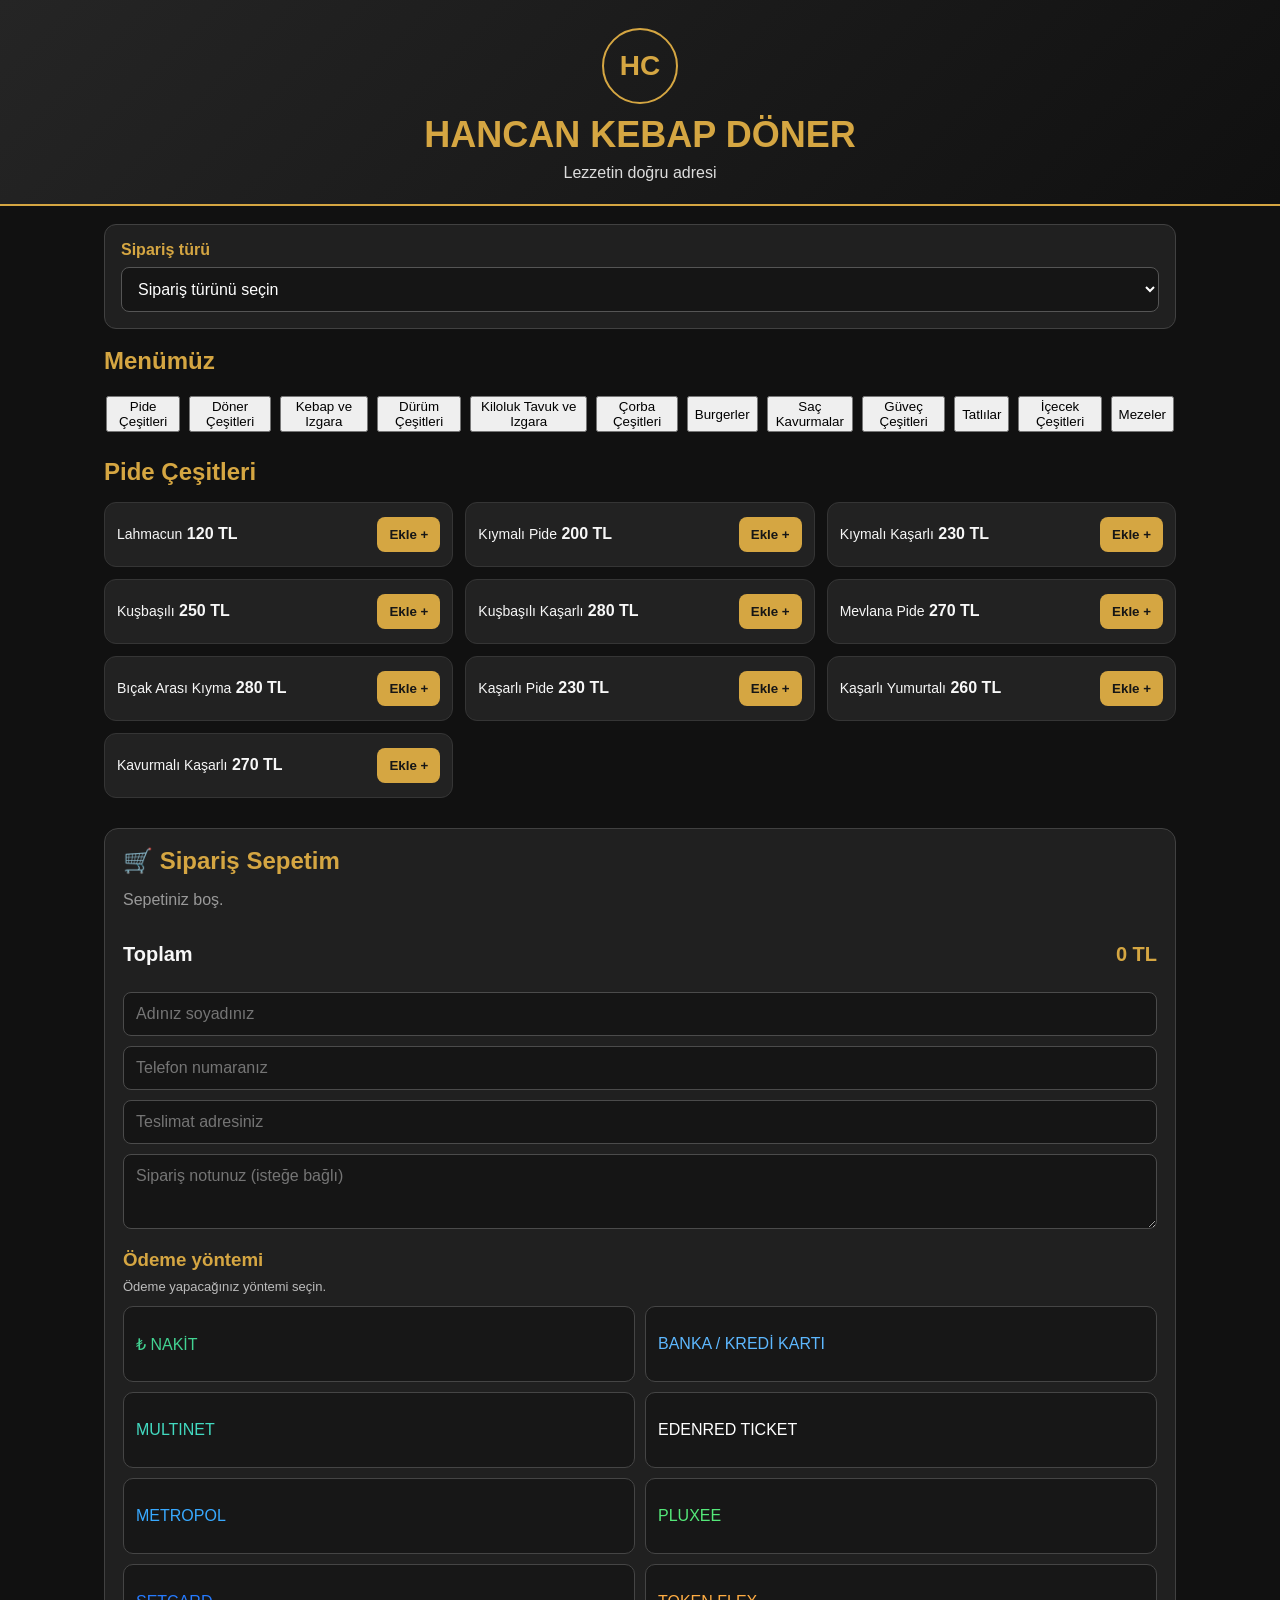
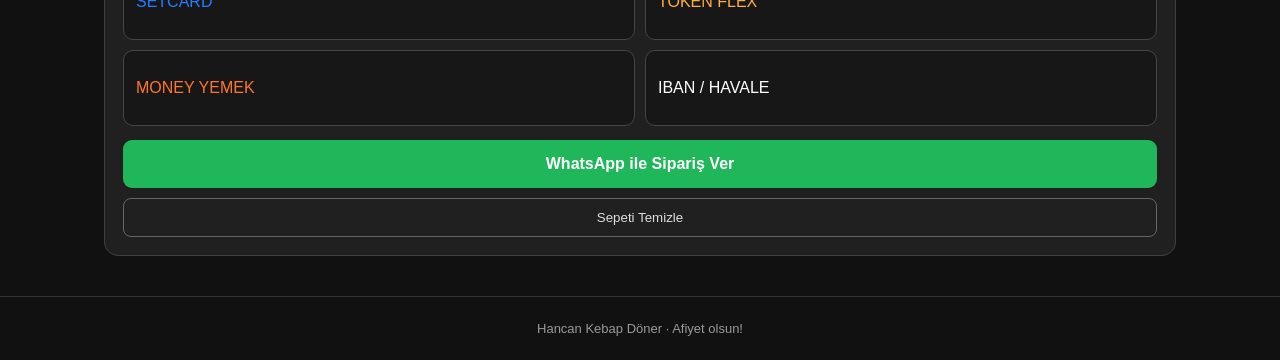
==== index.html @ 1a705715 "Rename add-button class to add-btn" ====
<!DOCTYPE html>
<html lang="tr">
<head>
<meta charset="UTF-8">
<meta name="viewport" content="width=device-width, initial-scale=1">
<meta name="theme-color" content="#151515">
<title>Hancan Kebap Döner | Menü ve Sipariş</title>
<style>
:root{--gold:#d5a642;--dark:#151515;--panel:#222;--text:#f7f7f7;--muted:#bcbcbc;--green:#20b65a}
*{box-sizing:border-box}
body{margin:0;font-family:Arial,Helvetica,sans-serif;background:#111;color:var(--text)}
header{text-align:center;padding:28px 15px 22px;background:linear-gradient(135deg,#252525,#101010);border-bottom:2px solid var(--gold)}
.logo{width:76px;height:76px;margin:0 auto 10px;display:flex;align-items:center;justify-content:center;border:2px solid var(--gold);border-radius:50%;color:var(--gold);font-size:28px;font-weight:900}
header h1{margin:0;color:var(--gold);font-size:clamp(25px,5vw,36px)}
header p{color:#ddd;margin:8px 0 0}
.container{width:min(1100px,100%);margin:auto;padding:18px 14px 40px}
h2{color:var(--gold);margin:10px 0 16px}
.category-bar{display:flex;gap:9px;overflow-x:auto;padding:5px 2px 14px;margin-bottom:12px;scrollbar-width:thin;scrollbar-color:var(--gold) #292929;position:sticky;top:0;z-index:10;background:#111}
.category-btn{flex:0 0 auto;border:1px solid #555;border-radius:22px;background:#252525;color:white;padding:12px 16px;font-size:14px;font-weight:bold;cursor:pointer;white-space:nowrap}
.category-btn.active{background:var(--gold);border-color:var(--gold);color:#171717}
.category-btn:focus-visible,.add-btn:focus-visible,.qty-btn:focus-visible{outline:2px solid white;outline-offset:3px}
.menu-heading{display:flex;align-items:center;justify-content:space-between;gap:10px;margin:4px 0 16px}
.menu-heading h2{margin:0}
.product-count{color:var(--muted);font-size:13px}
.products{display:grid;grid-template-columns:repeat(2,minmax(0,1fr));gap:12px}
.product{display:flex;align-items:center;justify-content:space-between;gap:10px;min-width:0;background:var(--panel);border:1px solid #353535;border-radius:12px;padding:14px 12px}
.product-name{font-size:14px;line-height:1.4;overflow-wrap:anywhere}
.price{display:block;color:var(--gold);font-weight:bold;margin-top:7px;white-space:nowrap}
.add-btn{flex:0 0 auto;background:var(--gold);color:#161616;border:0;border-radius:8px;padding:10px 12px;font-weight:bold;cursor:pointer}
.cart{margin-top:30px;padding:18px;background:#202020;border:1px solid #414141;border-radius:14px}
.cart h2{margin-top:0}
.empty-cart{color:var(--muted);font-size:14px}
.cart-item{display:flex;align-items:center;justify-content:space-between;gap:12px;padding:12px 0;border-bottom:1px solid #3c3c3c}
.cart-item-name{font-size:14px;line-height:1.5}
.cart-item-price{color:var(--gold);font-weight:bold;white-space:nowrap}
.qty-controls{display:flex;align-items:center;gap:9px;margin-top:7px}
.qty-btn{width:30px;height:30px;border:0;border-radius:7px;font-size:18px;font-weight:bold;background:#444;color:white;cursor:pointer}
.qty-number{min-width:15px;text-align:center}
.remove-btn{background:transparent;border:0;color:#ff8585;cursor:pointer;font-size:12px;padding:5px 0}
.cart-total{display:flex;justify-content:space-between;gap:10px;font-size:20px;font-weight:bold;padding:18px 0}
.cart-total span:last-child{color:var(--gold)}
.order-fields{display:grid;gap:10px;margin-top:8px}
.order-fields input,.order-fields textarea{width:100%;border:1px solid #4b4b4b;background:#151515;color:white;border-radius:8px;padding:12px;font:inherit}
.order-fields textarea{min-height:75px;resize:vertical}
.payment-section{margin-top:20px}
.payment-section h3{color:var(--gold);margin:0 0 8px}
.payment-hint{color:var(--muted);font-size:13px;margin:0 0 12px}
.payment-options{display:grid;grid-template-columns:repeat(2,minmax(0,1fr));gap:10px}
.payment-option{display:flex;align-items:center;gap:10px;min-height:76px;padding:12px;background:#171717;border:1px solid #454545;border-radius:10px;cursor:pointer;text-align:left;color:white;font:inherit}
.payment-option.selected{border:2px solid var(--gold);background:#292317}
.payment-option input{accent-color:var(--gold);width:18px;height:18px;flex:0 0 auto}
.payment-logo{min-width:72px;max-width:110px;text-align:center;font-weight:900;font-size:15px;line-height:1.1;padding:8px 5px;border-radius:7px;background:#292929;overflow-wrap:anywhere}
.logo-cash{color:#42d392}
.logo-card{color:#5db8ff}
.logo-multinet{color:#42d9c0}
.logo-edenred{color:#ff4545}
.logo-metropol{color:#38a9ff}
.logo-pluxee{color:#54e879}
.logo-setcard{color:#267bff}
.logo-token{color:#ffad43}
.logo-money{color:#ff742d}
.payment-name{font-size:13px;font-weight:bold}
.table-banner{display:none;margin:0 0 18px;padding:14px;border:1px solid var(--gold);border-radius:10px;background:#292317;color:var(--gold);font-weight:bold}
.mode-panel{margin:0 0 18px;padding:16px;background:#202020;border:1px solid #414141;border-radius:12px}
.mode-panel label{display:block;color:var(--gold);font-weight:bold;margin-bottom:8px}
.mode-panel select{width:100%;padding:12px;border:1px solid #555;border-radius:8px;background:#151515;color:white;font:inherit}
#tableSelectWrap{margin-top:12px;display:none}
.whatsapp-btn{display:block;width:100%;margin-top:14px;padding:15px;border:0;border-radius:9px;background:var(--green);color:white;font-size:16px;font-weight:bold;text-align:center;cursor:pointer}
.clear-btn{width:100%;margin-top:10px;padding:11px;background:transparent;border:1px solid #666;border-radius:8px;color:#ddd;cursor:pointer}
footer{padding:24px 12px;text-align:center;color:#999;border-top:1px solid #333;font-size:13px}
@media(max-width:420px){.payment-options{grid-template-columns:1fr}.payment-option{min-height:64px}}
@media(max-width:520px){.products{grid-template-columns:1fr}.product{padding:14px}.container{padding-left:12px;padding-right:12px}}
@media(min-width:800px){.products{grid-template-columns:repeat(3,minmax(0,1fr))}}
</style>
</head>
<body>
<header>
  <div class="logo">HC</div>
  <h1>HANCAN KEBAP DÖNER</h1>
  <p>Lezzetin doğru adresi</p>
</header>
<main class="container">
  <div id="tableBanner" class="table-banner" role="status"></div>
  <section class="mode-panel" id="orderModePanel">
    <label for="orderMode">Sipariş türü</label>
    <select id="orderMode" onchange="updateOrderMode()">
      <option value="">Sipariş türünü seçin</option>
      <option value="table">Masada sipariş</option>
      <option value="takeaway">Paket sipariş</option>
    </select>
    <div id="tableSelectWrap">
      <label for="tableSelect" style="margin-top:12px">Masa numaranız</label>
      <select id="tableSelect" onchange="updateTableSelection()">
        <option value="">Masanızı seçin (1–25)</option>
      </select>
    </div>
  </section>
  <h2>Menümüz</h2>
  <nav id="categoryBar" class="category-bar" aria-label="Menü kategorileri"></nav>
  <section aria-live="polite">
    <div class="menu-heading">
      <h2 id="categoryTitle">Pide Çeşitleri</h2>
      <span id="productCount" class="product-count"></span>
    </div>
    <div id="products" class="products"></div>
  </section>
  <section class="cart" id="cart">
    <h2>🛒 Sipariş Sepetim</h2>
    <div id="cartItems"><p class="empty-cart">Henüz sepete ürün eklemedin.</p></div>
    <div class="cart-total"><span>Toplam</span><span id="total">0 TL</span></div>
    <div class="order-fields">
      <input id="customerName" type="text" placeholder="Adınız soyadınız" autocomplete="name">
      <input id="customerPhone" type="tel" placeholder="Telefon numaranız" autocomplete="tel">
      <input id="customerAddress" type="text" placeholder="Teslimat adresiniz" autocomplete="street-address">
      <textarea id="orderNote" placeholder="Sipariş notunuz (isteğe bağlı)"></textarea>
    </div>
    <section class="payment-section" aria-labelledby="paymentTitle">
      <h3 id="paymentTitle">Ödeme yöntemi</h3>
      <p class="payment-hint">Ödeme yapacağınız yöntemi seçin.</p>
      <div id="paymentOptions" class="payment-options"></div>
    </section>
    <button class="whatsapp-btn" onclick="sendOrder()">WhatsApp ile Sipariş Ver</button>
    <button class="clear-btn" onclick="clearCart()">Sepeti Temizle</button>
  </section>
</main>
<footer>Hancan Kebap Döner · Afiyet olsun!</footer>
<script>
const categories = [
  {name:"Pide Çeşitleri",items:[
    ["Lahmacun",120],["Kıymalı Pide",200],["Kıymalı Kaşarlı",230],
    ["Kuşbaşılı",250],["Kuşbaşılı Kaşarlı",280],["Mevlana Pide",270],
    ["Bıçak Arası Kıyma",280],["Kaşarlı Pide",230],
    ["Kaşarlı Yumurtalı",260],["Kavurmalı Kaşarlı",270]
  ]},
  {name:"Döner Çeşitleri",items:[
    ["Ekmek Arası (100 GR)",150],["Klasik (100 GR)",150],
    ["Hatay Soslu (100 GR)",150],["Zurna Döner (130 GR)",200],
    ["Pilav Üstü (100 GR)",200],["Pilav Üstü (150 GR)",240],
    ["Porsiyon Döner (150 GR)",250],["Porsiyon Döner (200 GR)",290]
  ]},
  {name:"Kebap ve Izgara",items:[
    ["Burdur Şiş",450],["Adana Kebap",450],["Kuzu Şiş",500],
    ["Ciğer Şiş",500],["Tavuk Şiş",350],["Tavuk Kanat",360],
    ["Patlıcanlı Kebap",450],["Domatesli Kebap",450],
    ["Sarma Beyti",500],["Altı Ezmeli",450],["Yoğurtlu Kebap",500],
    ["Tavuk Kelebek",340],["Tavuk Pirzola",340],
    ["4 Kişilik Hancan Karışık Kebap",2200],
    ["Tek Kişilik Karışık Specİal",900],["Izgara Köfte",450]
  ]},
  {name:"Dürüm Çeşitleri",items:[
    ["Adana Dürüm",220],["Urfa Dürüm",220],
    ["Lahmacun Arası Adana",350],["Tavuk Şiş",200],
    ["Kuzu Şiş",290],["Ciğer Şiş",290],["Köfte Dürüm",220],
    ["Yarım Ekmek Köfte",220],
    ["Specİal Karışık Dürüm (Adana-Kuzu)",450]
  ]},
  {name:"Kiloluk Tavuk ve Izgara",items:[
    ["Kanat 1 KG",699],["Kelebek 1 KG",499],["Pirzola 1 KG",499],
    ["Tavuk Şiş 1 KG",649],["5 Şiş Adana + 5 Şiş Tavuk",1700],
    ["Izgara Köfte 1 KG",1400]
  ]},
  {name:"Çorba Çeşitleri",items:[
    ["Mercimek Çorbası",200],["Tavuk Çorbası",200],
    ["Kelle Paça Çorbası",250],["İşkembe Çorbası",250]
  ]},
  {name:"Burgerler",items:[
    ["Et Hamburger",350],["Tavuk Hamburger",250]
  ]},
  {name:"Saç Kavurmalar",items:[
    ["Et Saç Kavurma",560],["Tavuk Saç Kavurma",360]
  ]},
  {name:"Güveç Çeşitleri",items:[
    ["Güveçte Köfte",450],["Güveçte Kuzu",560],
    ["Güveçte Tavuk",360]
  ]},
  {name:"Tatlılar",items:[
    ["Fırın Sütlaç",80],["Supangle",80],["Sade Künefe",200],
    ["Fıstıklı Künefe",250],["Kare Katmer",250],
    ["Gül Katmer",250],["Fıstıklı Burma",250]
  ]},
  {name:"İçecek Çeşitleri",items:[
    ["Coca cola 33cl.",80],["Coca cola Zero 33cl.",80],
    ["Fanta 33cl.",80],["Sprite 33 cl.",80],
    ["Fuse tea Karpuz 33cl.",80],["Fuse tea Şeftali 33cl.",80],
    ["Fuse tea Mango 33cl.",80],["Fuse tea Limon 33cl.",80],
    ["Fuse tea Çilek 33cl.",80],["Cappy şeftali 33cl.",80],
    ["Cappy karışık 33cl.",80],["Cappy vişne 33cl.",80],
    ["Sütaş ayran 27cl.",50],["Acılı şalgam 33cl.",50],
    ["Acısız şalgam 33cl.",50],["Su 0.5",20],
    ["1 litre kola",100],["1 litre fanta",100],
    ["1 litre sprite",100],["1 litre ayran",80],
    ["1 litre acılı şalgam",80],["1 litre acısız şalgam",80],
    ["2.5 litre kola",130],["2.5 litre fanta",130]
  ]},
  {name:"Mezeler",items:[
    ["Humus",200],["Mutebbel",200],["Babağannuş",200],
    ["Acı Ezme",150],["Haydari",150],["Köpoğlu",200]
  ]}
];

const WHATSAPP_NUMBER = "905451546507";

const paymentMethods = [
  {name:"Nakit",detail:"₺ NAKİT",className:"logo-cash"},
  {name:"Banka / Kredi Kartı",detail:"BANKA / KREDİ KARTI",className:"logo-card"},
  {name:"Multinet",detail:"MULTINET",className:"logo-multinet"},
  {name:"Edenred Ticket",detail:"EDENRED TICKET",className:"logo-ticket"},
  {name:"Metropol",detail:"METROPOL",className:"logo-metropol"},
  {name:"Pluxee (Sodexo)",detail:"PLUXEE",className:"logo-pluxee"},
  {name:"Setcard",detail:"SETCARD",className:"logo-setcard"},
  {name:"Token flex",detail:"TOKEN FLEX",className:"logo-token"},
  {name:"MoneyYemek",detail:"MONEY YEMEK",className:"logo-money"},
  {name:"IBAN ile Havale/EFT",detail:"IBAN / HAVALE",className:"logo-iban"}
];

const IBAN_OWNER = "Mehmet Yıldız";
const IBAN_NUMBER = "TR63 0015 7000 0000 0158 1639 83";

const params = new URLSearchParams(window.location.search);
const rawTable = parseInt(params.get("masa"),10);
const tableNumber = Number.isInteger(rawTable) && rawTable >= 1 && rawTable <= 25
  ? rawTable
  : null;

let selectedPayment = "";
let orderMode = "";
let selectedCategory = 0;

const portionCategories = [
  "Pide Çeşitleri",
  "Kebap ve Izgara",
  "Dürüm Çeşitleri",
  "Saç Kavurmalar",
  "Güveç Çeşitleri"
];

const cart = new Map();

function formatPrice(price) {
  return Number(price).toLocaleString("tr-TR") + " TL";
}

function renderPaymentOptions() {
  const container = document.getElementById("paymentOptions");
  if (!container) return;

  container.innerHTML = paymentMethods.map(method => `
    <button type="button"
      class="payment-option ${method.className}"
      data-payment="${method.name}">
      ${method.detail}
    </button>
  `).join("");

  container.querySelectorAll("[data-payment]").forEach(button => {
    button.addEventListener("click", () => {
      selectedPayment = button.dataset.payment;

      container.querySelectorAll("[data-payment]").forEach(item => {
        item.classList.toggle("selected", item === button);
      });

      const ibanInfo = document.getElementById("ibanInfo");
      if (ibanInfo) {
        ibanInfo.style.display =
          selectedPayment === "IBAN ile Havale/EFT" ? "block" : "none";
      }
    });
  });

  const ibanInfo = document.getElementById("ibanInfo");
  if (ibanInfo) ibanInfo.style.display = "none";
}

function setupTableOptions() {
  const select = document.getElementById("tableSelect");
  if (!select) return;

  select.innerHTML = '<option value="">Masa seçin</option>';

  for (let i = 1; i <= 25; i++) {
    const option = document.createElement("option");
    option.value = String(i);
    option.textContent = "Masa " + i;
    select.appendChild(option);
  }

  if (tableNumber) {
    select.value = String(tableNumber);
  }
}

function updateOrderMode() {
  const modeSelect = document.getElementById("orderMode");
  if (!modeSelect) return;

  orderMode = modeSelect.value;

  const tableArea = document.getElementById("tableArea");
  const deliveryArea = document.getElementById("deliveryArea");

  if (tableArea) {
    tableArea.style.display = orderMode === "Masa" ? "block" : "none";
  }

  if (deliveryArea) {
    deliveryArea.style.display = orderMode === "Paket Servis" ? "block" : "none";
  }
}

function updateTableSelection() {
  const select = document.getElementById("tableSelect");
  if (select && select.value) {
    select.dataset.selected = select.value;
  }
}

function renderCategories() {
  const container = document.getElementById("categoryBar");
  if (!container) return;

  container.innerHTML = categories.map((category, index) => `
    <button type="button"
      class="category-button ${index === selectedCategory ? "active" : ""}"
      data-category="${index}">
      ${category.name}
    </button>
  `).join("");

  container.querySelectorAll("[data-category]").forEach(button => {
    button.addEventListener("click", () => {
      selectedCategory = Number(button.dataset.category);
      renderCategories();
      renderProducts();
    });
  });
}

function renderProducts() {
  const container = document.getElementById("products");
  if (!container) return;

  const category = categories[selectedCategory];
  if (!category) return;

  container.innerHTML = category.items.map(([name, price]) => `
    <div class="product">
      <div class="product-info">
        <span class="product-name">${name}</span>
        <strong class="product-price">${formatPrice(price)}</strong>
      </div>
      <button type="button" class="add-btn"
        data-product="${encodeURIComponent(name)}"
        data-price="${price}">
        Ekle +
      </button>
    </div>
  `).join("");

  container.querySelectorAll("[data-product]").forEach(button => {
    button.addEventListener("click", () => {
      const name = decodeURIComponent(button.dataset.product);
      const price = Number(button.dataset.price);

      if (portionCategories.includes(category.name)) {
        showPortionChoice(name, price, category.name);
      } else {
        addToCart(name, price, category.name, "Normal");
      }
    });
  });
}
  function showPortionChoice(name, price, categoryName) {
  const oldModal = document.getElementById("portionModal");
  if (oldModal) oldModal.remove();

  const modal = document.createElement("div");
  modal.id = "portionModal";

  modal.style.cssText = `
    position:fixed; inset:0; z-index:9999;
    background:rgba(0,0,0,.8);
    display:flex; align-items:center; justify-content:center;
    padding:20px;
  `;

  modal.innerHTML = `
    <div style="
      background:#171717; color:white; width:100%; max-width:380px;
      padding:25px; border-radius:18px; border:1px solid #c9a34a;
      text-align:center; box-shadow:0 10px 40px #0008;">
      <h2 style="color:#d7b45a;margin:0 0 8px;">Porsiyon Seçimi</h2>
      <p style="margin:0 0 20px;">${name}</p>

      <button id="normalPortion" style="
        width:100%; padding:15px; margin-bottom:10px;
        background:#c9a34a; color:#111; border:0;
        border-radius:10px; font-weight:bold; font-size:16px;">
        Normal Porsiyon — ${formatPrice(price)}
      </button>

      <button id="largePortion" style="
        width:100%; padding:15px; margin-bottom:10px;
        background:#292929; color:#e4c36b; border:1px solid #c9a34a;
        border-radius:10px; font-weight:bold; font-size:16px;">
        1,5 Porsiyon — ${formatPrice(price * 1.5)}
      </button>

      <button id="cancelPortion" style="
        background:transparent; color:#ccc; border:0;
        padding:10px; cursor:pointer;">Vazgeç</button>
    </div>
  `;

  document.body.appendChild(modal);

  document.getElementById("normalPortion").onclick = () => {
    addToCart(name, price, categoryName, "Normal");
    modal.remove();
  };

  document.getElementById("largePortion").onclick = () => {
    addToCart(name, price * 1.5, categoryName, "1,5 Porsiyon");
    modal.remove();
  };

  document.getElementById("cancelPortion").onclick = () => modal.remove();

  modal.addEventListener("click", event => {
    if (event.target === modal) modal.remove();
  });
}

function addToCart(name, price, categoryName, portion) {
  const key = `${categoryName}::${name}::${portion}`;

  if (cart.has(key)) {
    const item = cart.get(key);
    item.quantity += 1;
  } else {
    cart.set(key, {
      name,
      price,
      category: categoryName,
      portion,
      quantity: 1
    });
  }

  renderCart();
}

function changeQuantity(key, change) {
  if (!cart.has(key)) return;

  const item = cart.get(key);
  item.quantity += change;

  if (item.quantity <= 0) {
    cart.delete(key);
  }

  renderCart();
}

function renderCart() {
  const container = document.getElementById("cartItems");
  const totalElement = document.getElementById("cartTotal");
  const countElement = document.getElementById("cartCount");

  if (!container) return;

  let total = 0;
  let count = 0;

  if (cart.size === 0) {
    container.innerHTML = '<p style="color:#999;">Sepetiniz boş.</p>';
  } else {
    container.innerHTML = Array.from(cart.entries()).map(([key, item]) => {
      const itemTotal = item.price * item.quantity;
      total += itemTotal;
      count += item.quantity;

      return `
        <div class="cart-item" style="
          display:flex; justify-content:space-between; align-items:center;
          gap:10px; padding:12px 0; border-bottom:1px solid #333;">
          <div style="flex:1;">
            <strong>${item.name}</strong>
            <div style="font-size:13px;color:#c9a34a;">
              ${item.portion} · ${formatPrice(item.price)}
            </div>
            <div style="font-weight:bold;margin-top:4px;">
              ${formatPrice(itemTotal)}
            </div>
          </div>

          <div style="display:flex;align-items:center;gap:8px;">
            <button type="button"
              data-minus="${encodeURIComponent(key)}"
              style="padding:6px 11px;">−</button>
            <strong>${item.quantity}</strong>
            <button type="button"
              data-plus="${encodeURIComponent(key)}"
              style="padding:6px 11px;">+</button>
          </div>
        </div>
      `;
    }).join("");

    container.querySelectorAll("[data-minus]").forEach(button => {
      button.addEventListener("click", () => {
        changeQuantity(decodeURIComponent(button.dataset.minus), -1);
      });
    });

    container.querySelectorAll("[data-plus]").forEach(button => {
      button.addEventListener("click", () => {
        changeQuantity(decodeURIComponent(button.dataset.plus), 1);
      });
    });
  }

  if (totalElement) totalElement.textContent = formatPrice(total);
  if (countElement) countElement.textContent = String(count);
}

function clearCart() {
  if (cart.size === 0) return;

  if (confirm("Sepetteki tüm ürünler silinsin mi?")) {
    cart.clear();
    renderCart();
  }
}

function sendOrder() {
  if (cart.size === 0) {
    alert("Kanka, önce sepete ürün eklemelisin.");
    return;
  }

  const modeSelect = document.getElementById("orderMode");
  const mode = modeSelect ? modeSelect.value : "";

  if (!mode) {
    alert("Lütfen sipariş türünü seç.");
    return;
  }

  const nameInput = document.getElementById("customerName");
  const phoneInput = document.getElementById("customerPhone");
  const addressInput = document.getElementById("customerAddress");
  const tableSelect = document.getElementById("tableSelect");

  const customerName = nameInput ? nameInput.value.trim() : "";
  const customerPhone = phoneInput ? phoneInput.value.trim() : "";
  const customerAddress = addressInput ? addressInput.value.trim() : "";

  if (!customerName) {
    alert("Lütfen adını yaz.");
    if (nameInput) nameInput.focus();
    return;
  }

  if (mode === "Masa" && !(tableSelect && tableSelect.value)) {
    alert("Lütfen masa numaranı seç.");
    if (tableSelect) tableSelect.focus();
    return;
  }

  if (mode === "Paket Servis") {
    if (!customerPhone || !customerAddress) {
      alert("Paket servis için telefon ve adres bilgilerini doldur.");
      return;
    }
  }

  if (!selectedPayment) {
    alert("Lütfen ödeme yöntemini seç.");
    return;
  }

  const lines = [
    "🍽️ *HANCAN KEBAP DÖNER — SİPARİŞ*",
    "",
    "👤 Müşteri: " + customerName,
    "📞 Telefon: " + (customerPhone || "Belirtilmedi"),
    "📍 Sipariş türü: " + mode
  ];

  if (mode === "Masa") {
    lines.push("🪑 Masa: " + tableSelect.value);
  }

  if (mode === "Paket Servis") {
    lines.push("🏠 Adres: " + customerAddress);
  }

  lines.push("", "🛒 *SİPARİŞ DETAYI*");

  let total = 0;

  for (const item of cart.values()) {
    const itemTotal = item.price * item.quantity;
    total += itemTotal;

    lines.push(
      `• ${item.name} (${item.portion}) x${item.quantity} — ${formatPrice(itemTotal)}`
    );
  }

  lines.push(
    "",
    "💳 Ödeme: " + selectedPayment,
    "💰 *TOPLAM: " + formatPrice(total) + "*"
  );

  if (selectedPayment === "IBAN ile Havale/EFT") {
    lines.push(
      "",
      "Alıcı: " + IBAN_OWNER,
      "IBAN: " + IBAN_NUMBER
    );
  }

  lines.push("", "Afiyet olsun!");

  const url =
    "https://wa.me/" + WHATSAPP_NUMBER +
    "?text=" + encodeURIComponent(lines.join("\n"));

  window.open(url, "_blank");
}

document.addEventListener("DOMContentLoaded", () => {
  renderPaymentOptions();
  setupTableOptions();
  renderCategories();
  renderProducts();
  renderCart();

  const modeSelect = document.getElementById("orderMode");
  if (modeSelect) {
    modeSelect.addEventListener("change", updateOrderMode);
    updateOrderMode();
  }

  const tableSelect = document.getElementById("tableSelect");
  if (tableSelect) {
    tableSelect.addEventListener("change", updateTableSelection);
  }

  const orderButton = document.getElementById("sendOrder");
  if (orderButton) {
    orderButton.addEventListener("click", sendOrder);
  }

  const clearButton = document.getElementById("clearCart");
  if (clearButton) {
    clearButton.addEventListener("click", clearCart);
  }
});

</script>
</body>
</html>
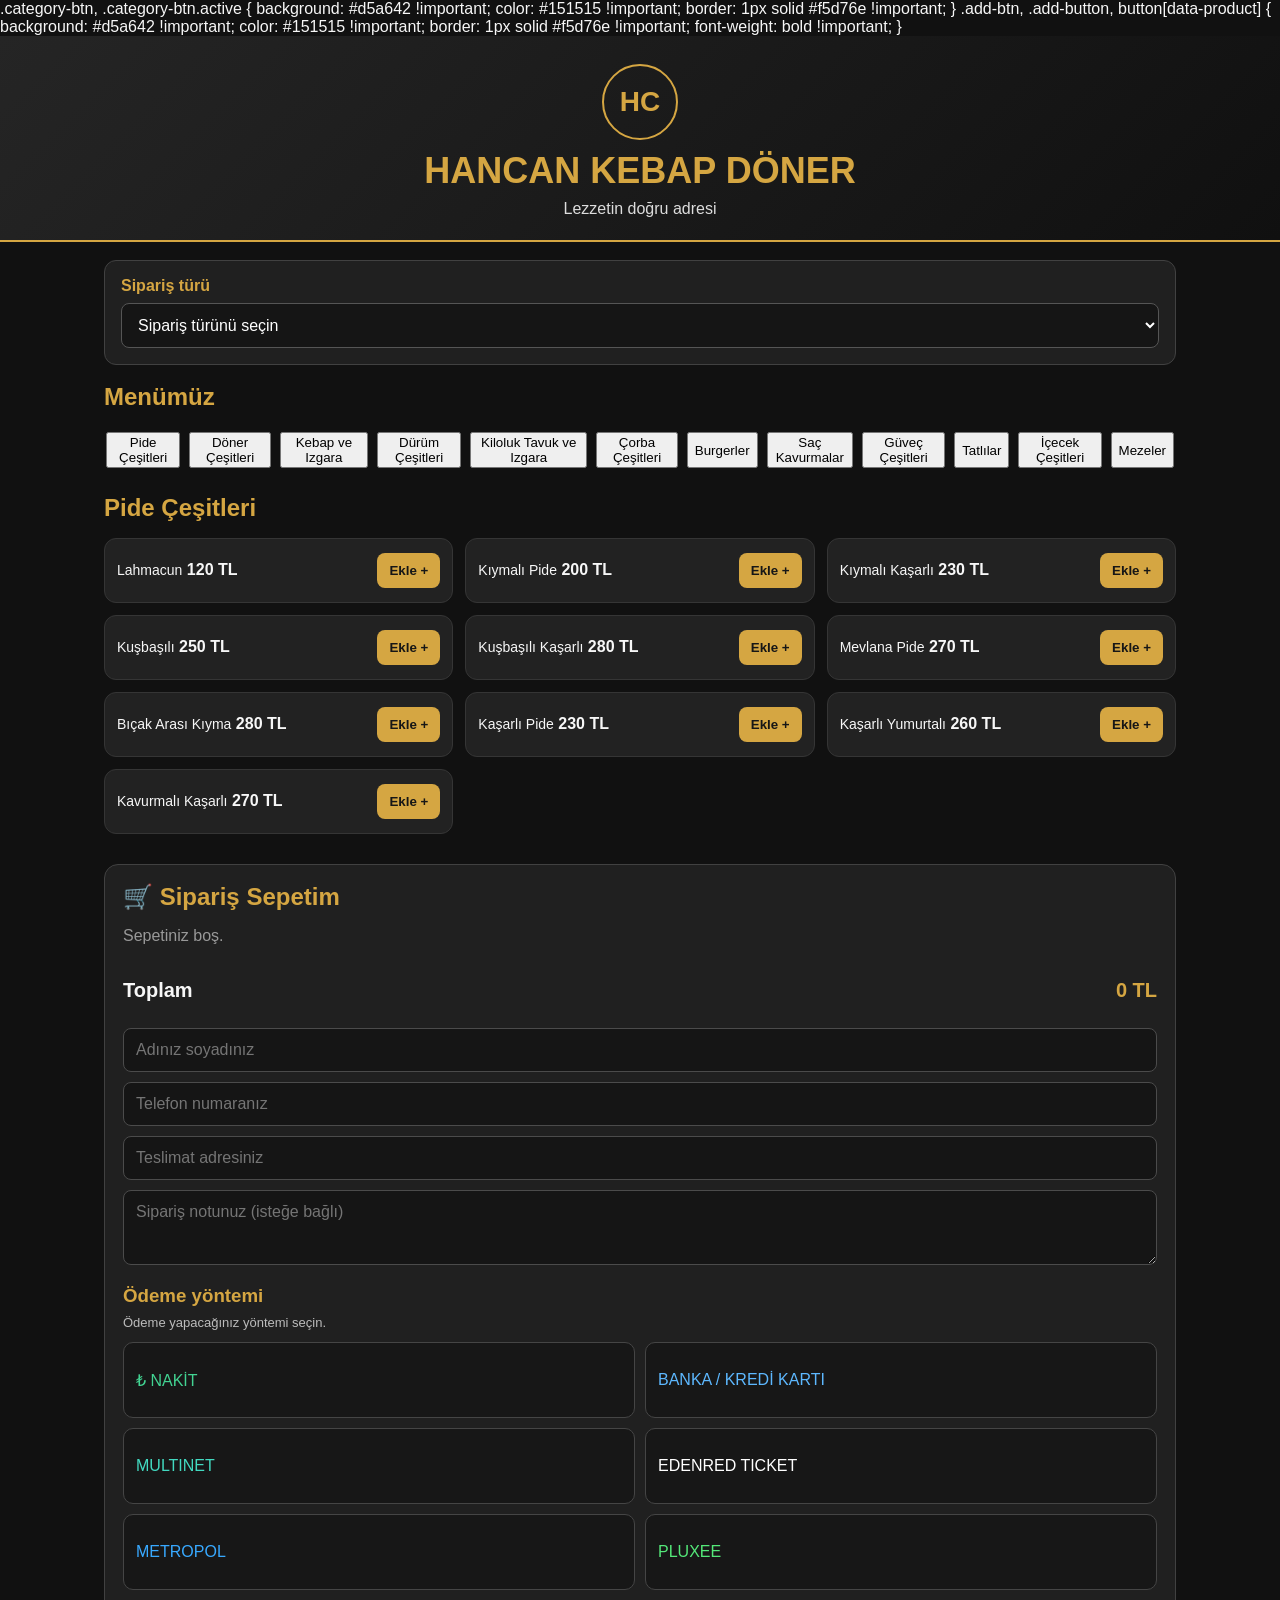
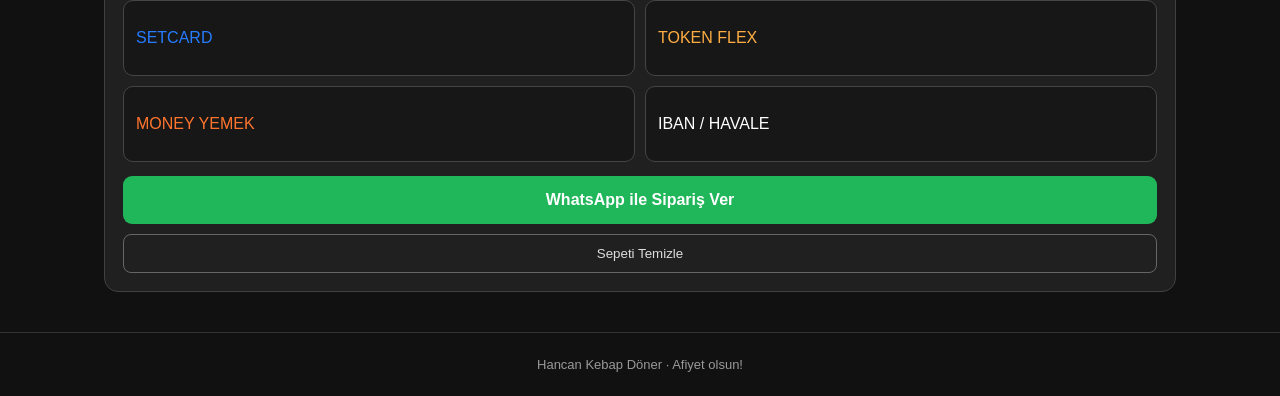
==== commit 0f2d8ef6: "Refactor button styles in index.html Updated styles for category and add buttons in index.html." ====
--- a/index.html
+++ b/index.html
@@ -6,7 +6,22 @@
 <meta name="viewport" content="width=device-width, initial-scale=1">
 <meta name="theme-color" content="#151515">
 <title>Hancan Kebap Döner | Menü ve Sipariş</title>
-<style>
+.category-btn,
+.category-btn.active {
+  background: #d5a642 !important;
+  color: #151515 !important;
+  border: 1px solid #f5d76e !important;
+}
+
+.add-btn,
+.add-button,
+button[data-product] {
+  background: #d5a642 !important;
+  color: #151515 !important;
+  border: 1px solid #f5d76e !important;
+  font-weight: bold !important;
+}
+  <style>
 :root{--gold:#d5a642;--dark:#151515;--panel:#222;--text:#f7f7f7;--muted:#bcbcbc;--green:#20b65a}
 *{box-sizing:border-box}
 body{margin:0;font-family:Arial,Helvetica,sans-serif;background:#111;color:var(--text)}
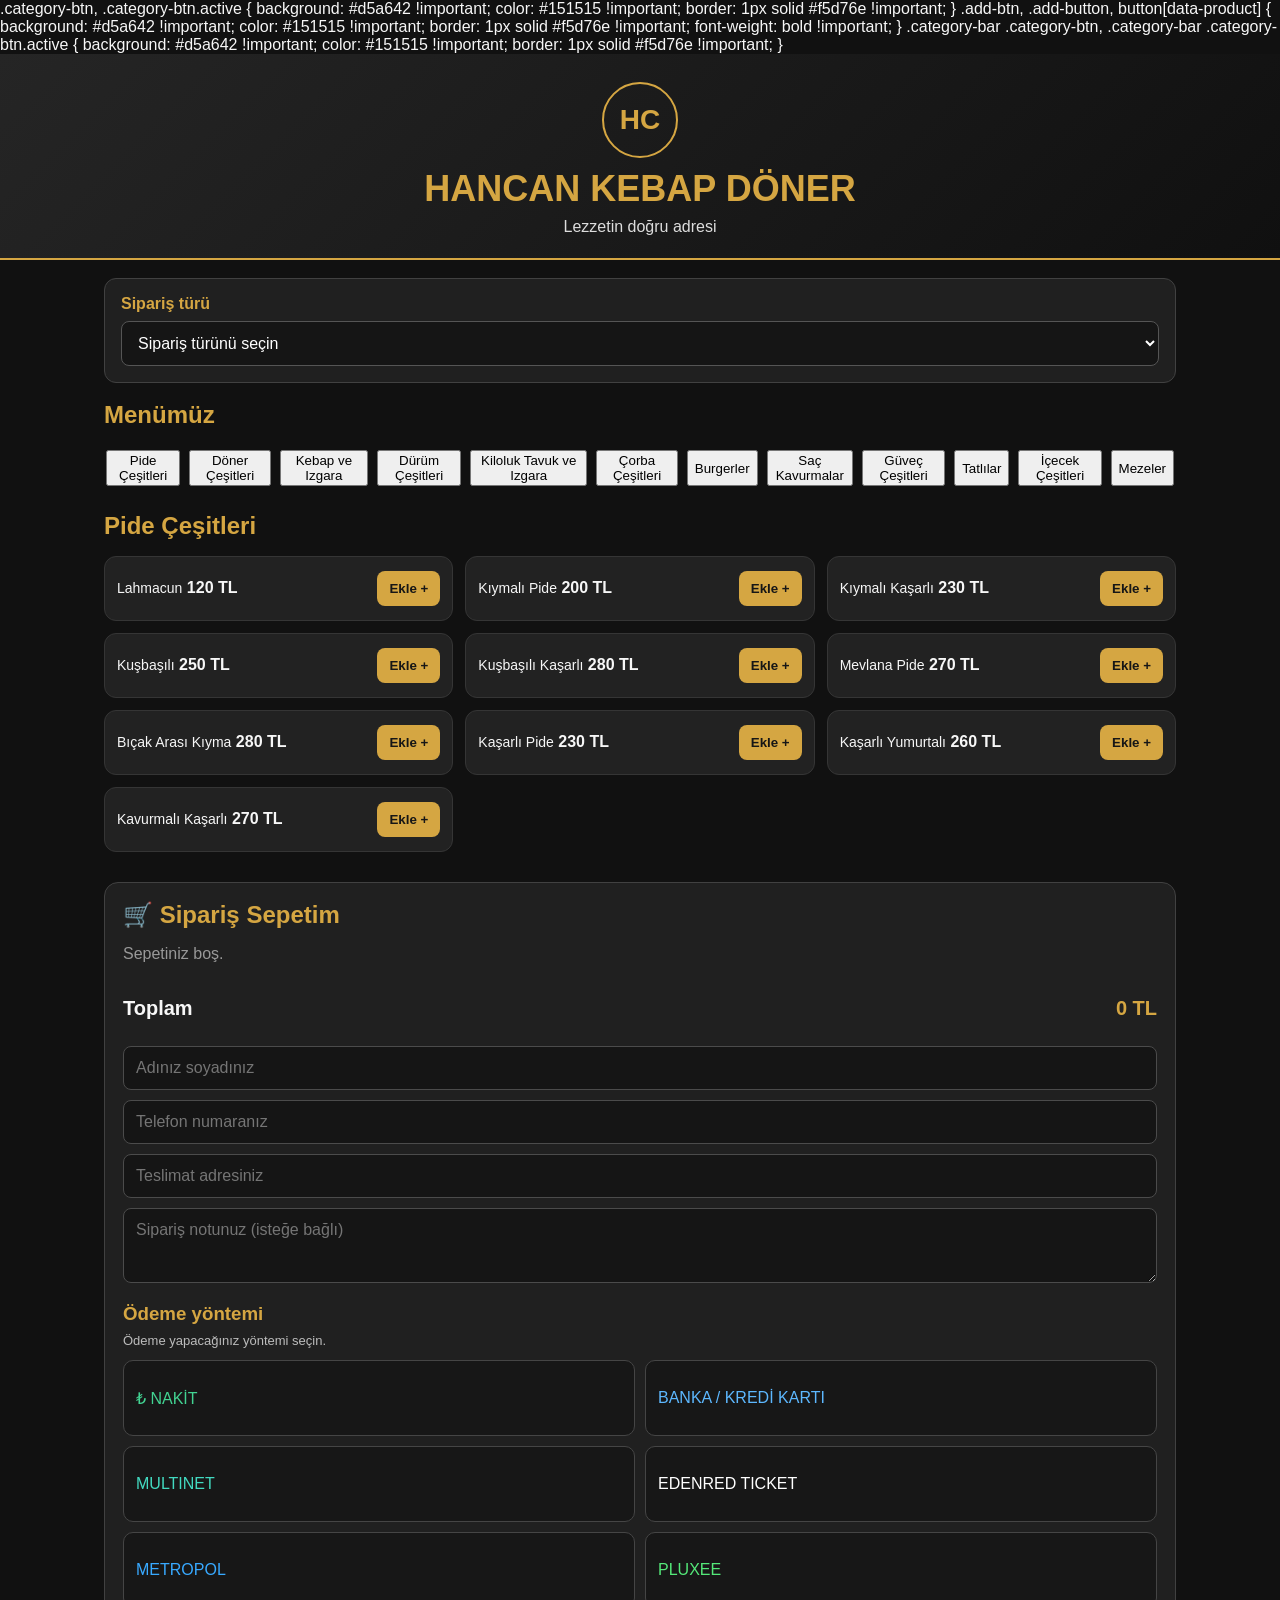
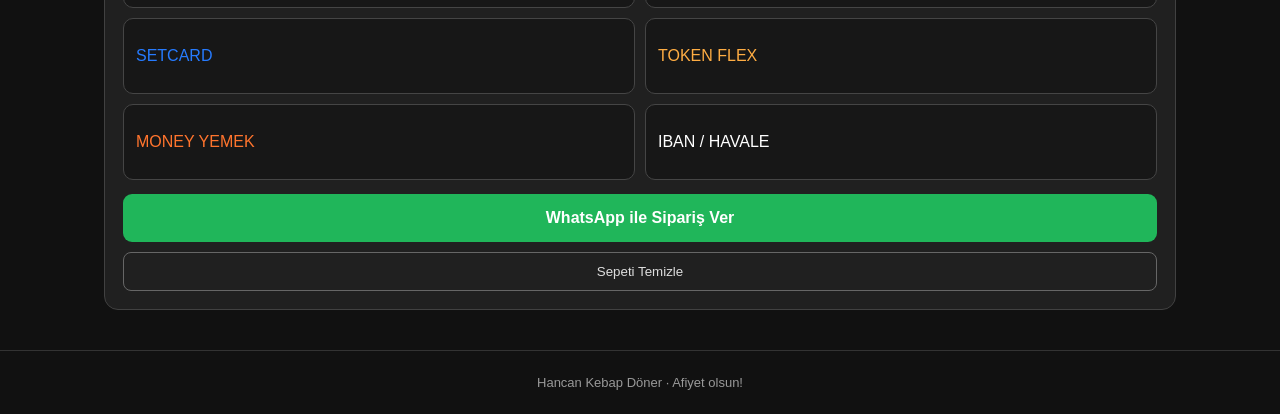
==== commit f7dd54f8: "Update styles for category buttons in index.html" ====
--- a/index.html
+++ b/index.html
@@ -20,6 +20,12 @@
   color: #151515 !important;
   border: 1px solid #f5d76e !important;
   font-weight: bold !important;
+}
+.category-bar .category-btn,
+.category-bar .category-btn.active {
+  background: #d5a642 !important;
+  color: #151515 !important;
+  border: 1px solid #f5d76e !important;
 }
   <style>
 :root{--gold:#d5a642;--dark:#151515;--panel:#222;--text:#f7f7f7;--muted:#bcbcbc;--green:#20b65a}
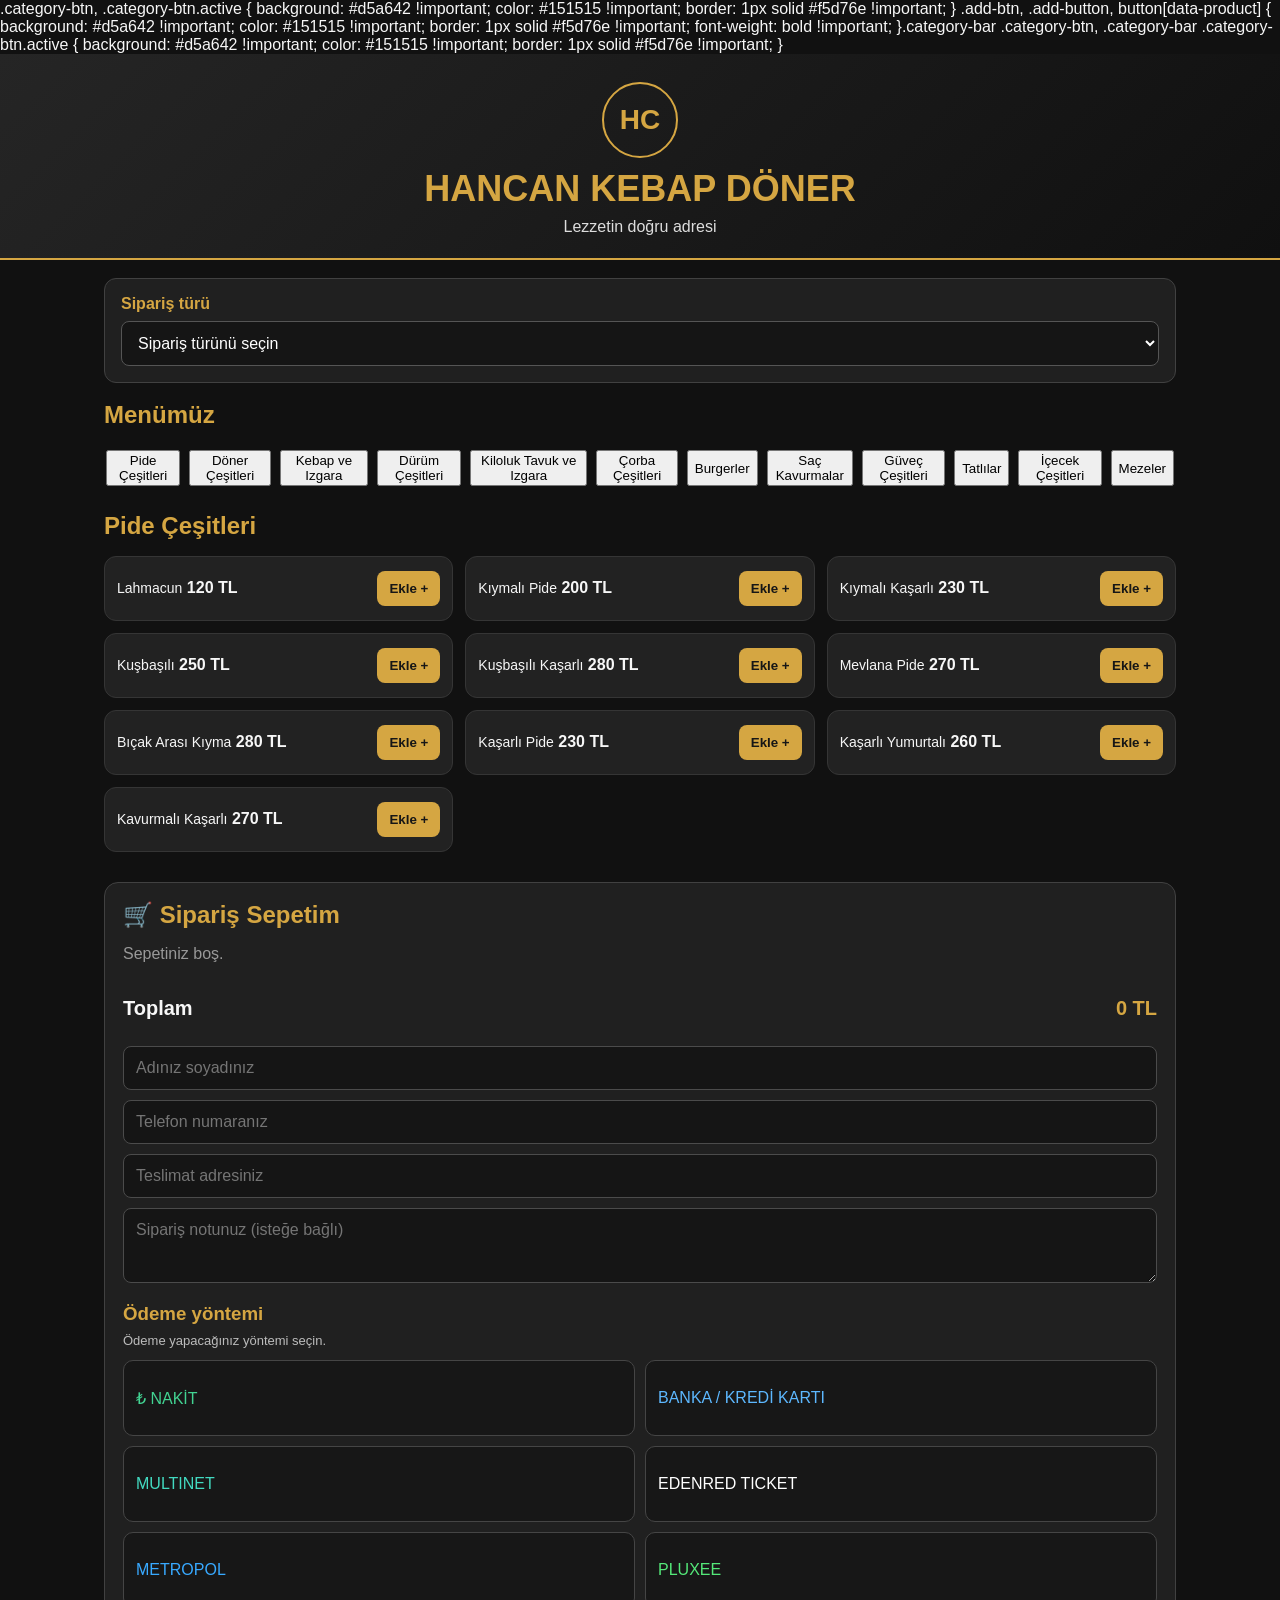
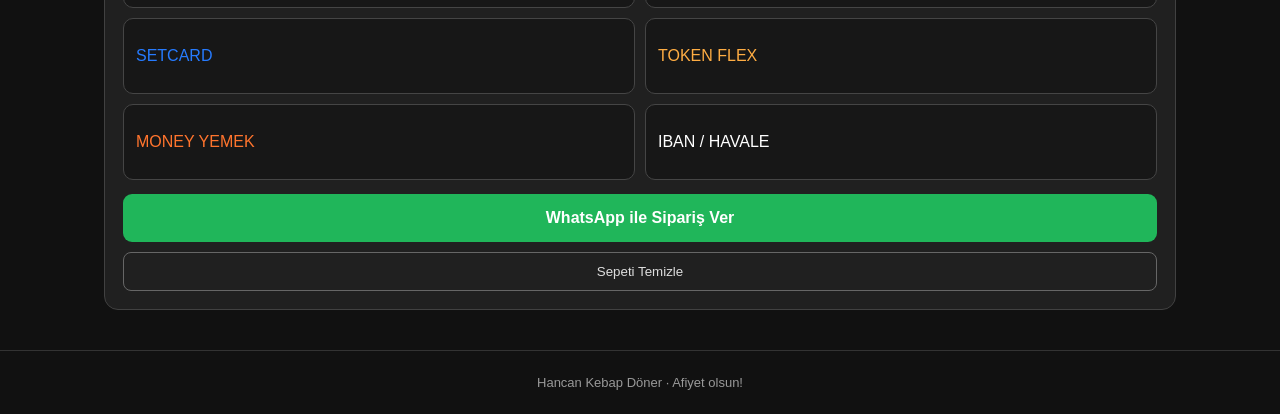
==== commit 53761724: "Fix CSS formatting for category buttons" ====
--- a/index.html
+++ b/index.html
@@ -20,8 +20,7 @@
   color: #151515 !important;
   border: 1px solid #f5d76e !important;
   font-weight: bold !important;
-}
-.category-bar .category-btn,
+}.category-bar .category-btn,
 .category-bar .category-btn.active {
   background: #d5a642 !important;
   color: #151515 !important;
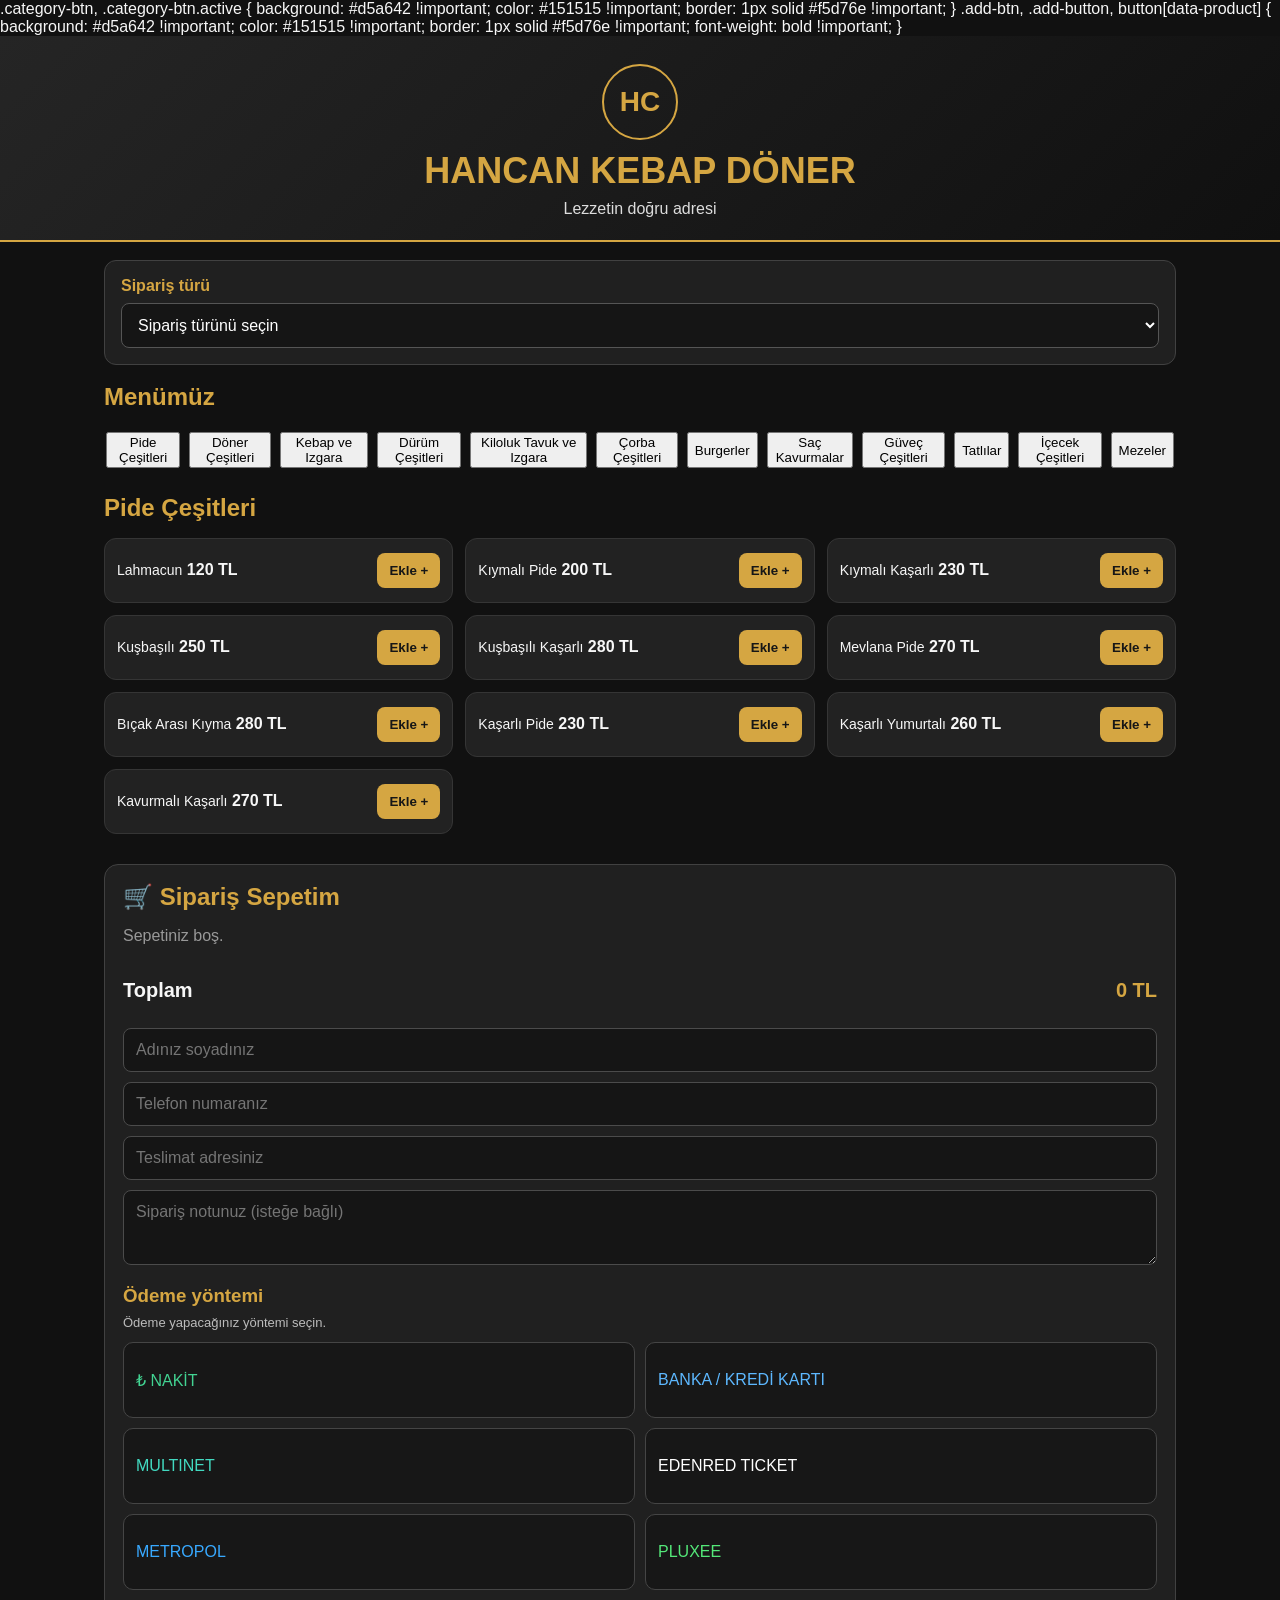
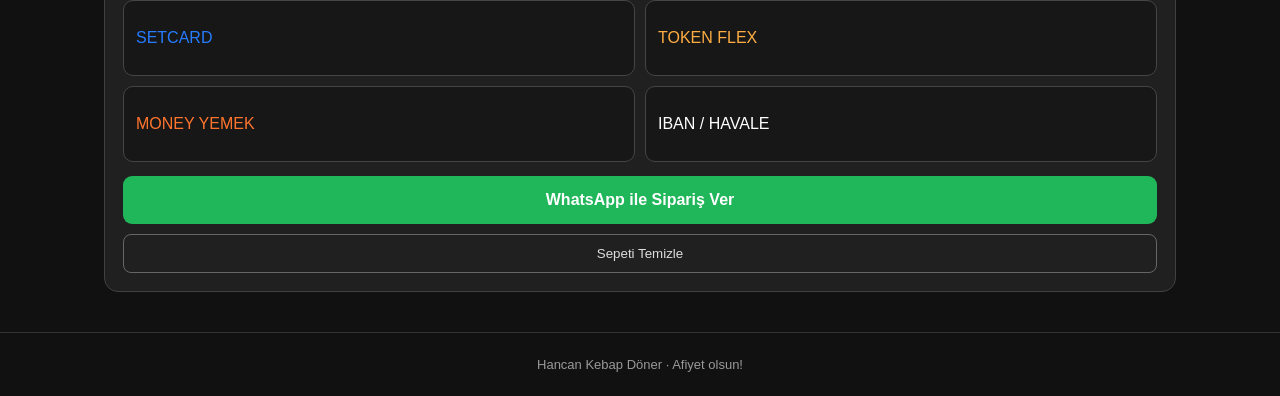
==== commit c28341d3: "Cleanup category button styles in index.html Removed redundant styles for category buttons." ====
--- a/index.html
+++ b/index.html
@@ -20,11 +20,6 @@
   color: #151515 !important;
   border: 1px solid #f5d76e !important;
   font-weight: bold !important;
-}.category-bar .category-btn,
-.category-bar .category-btn.active {
-  background: #d5a642 !important;
-  color: #151515 !important;
-  border: 1px solid #f5d76e !important;
 }
   <style>
 :root{--gold:#d5a642;--dark:#151515;--panel:#222;--text:#f7f7f7;--muted:#bcbcbc;--green:#20b65a}
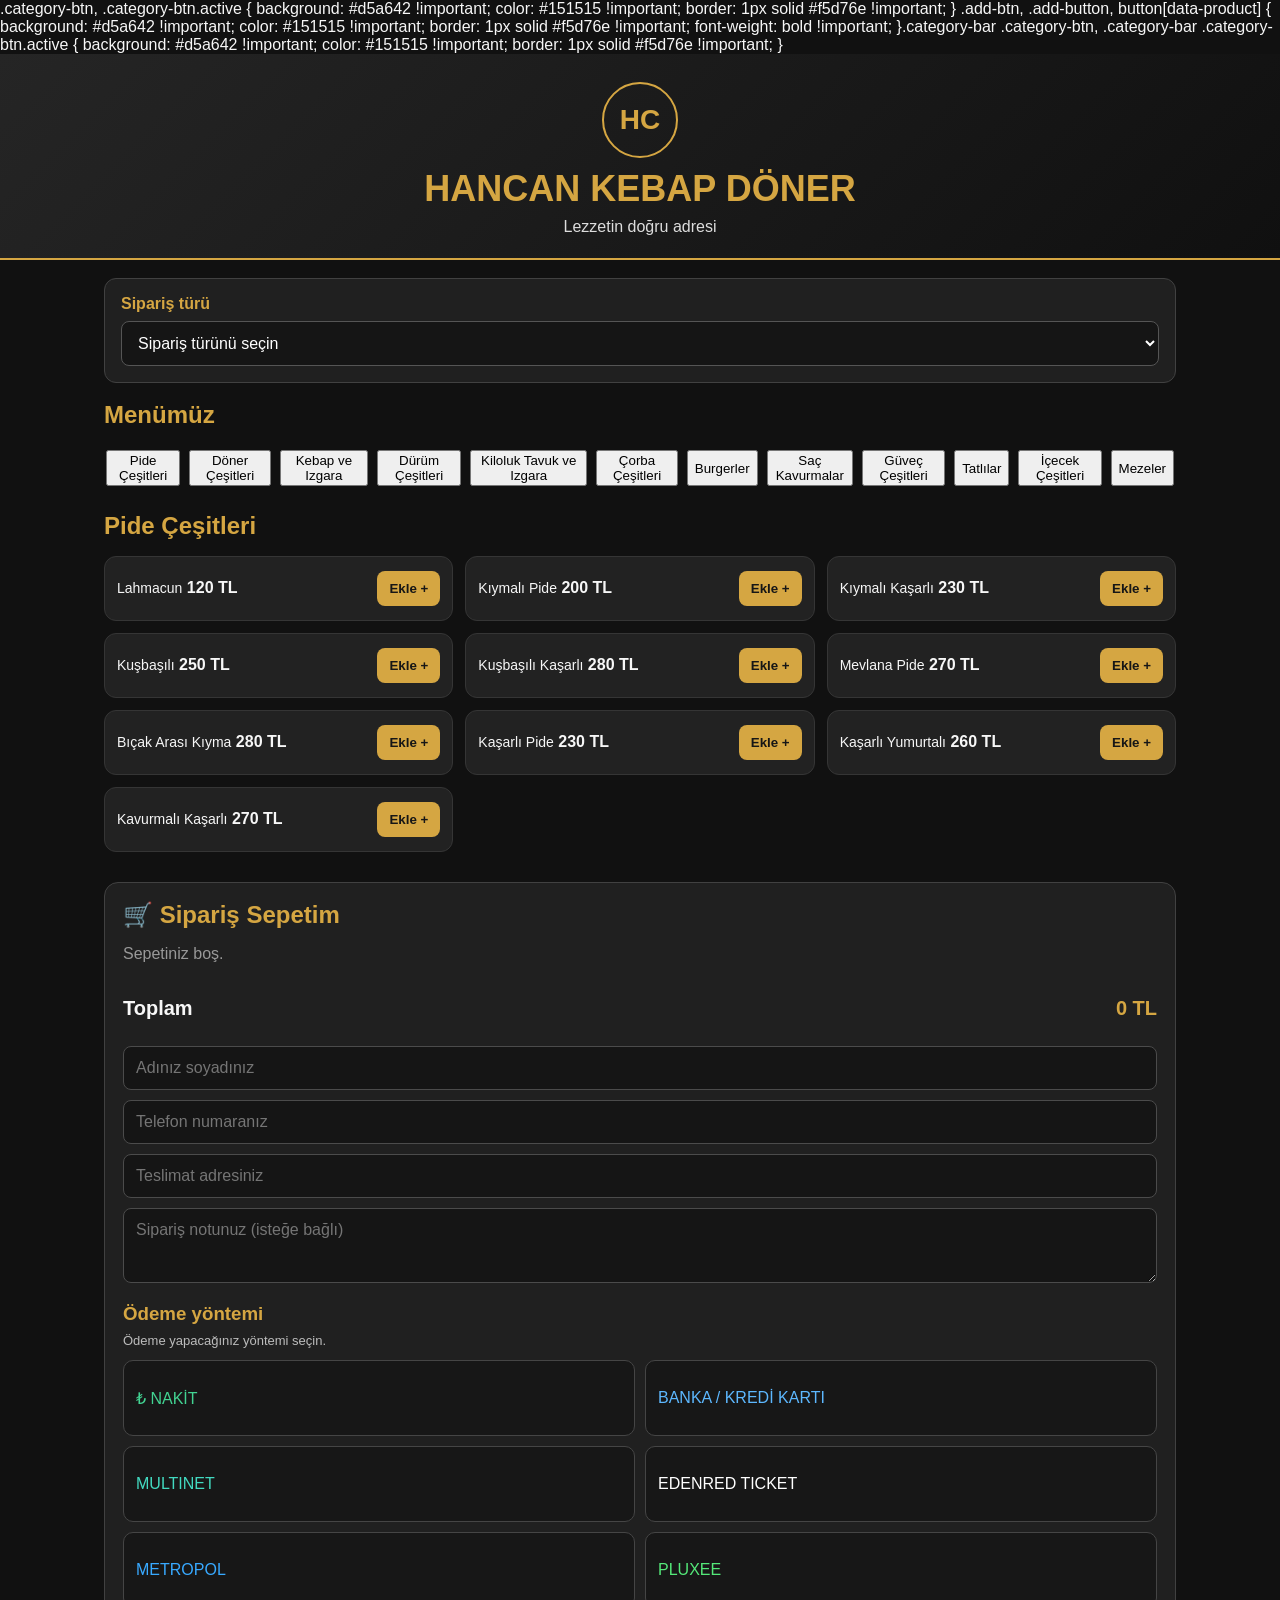
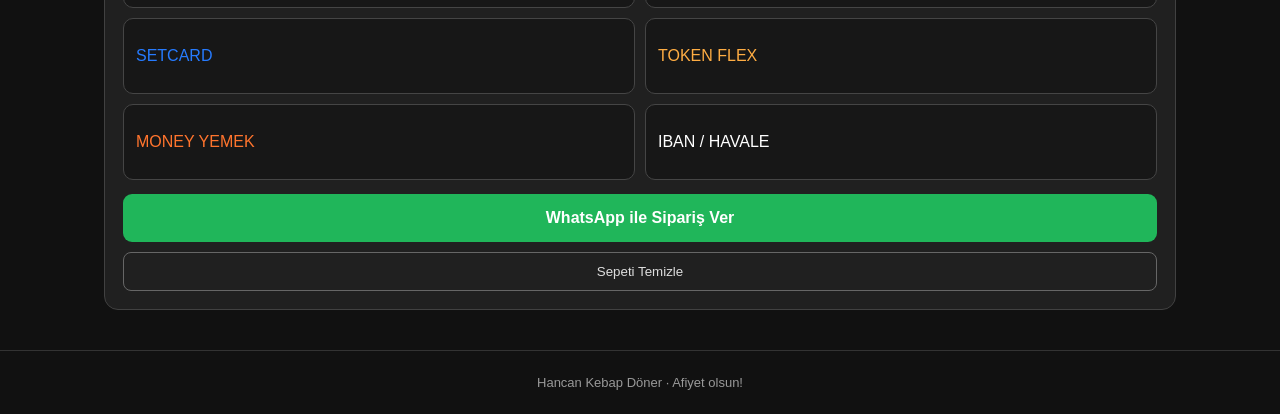
==== commit 23ad849d: "Fix CSS formatting for category buttons" ====
--- a/index.html
+++ b/index.html
@@ -20,6 +20,11 @@
   color: #151515 !important;
   border: 1px solid #f5d76e !important;
   font-weight: bold !important;
+}.category-bar .category-btn,
+.category-bar .category-btn.active {
+  background: #d5a642 !important;
+  color: #151515 !important;
+  border: 1px solid #f5d76e !important;
 }
   <style>
 :root{--gold:#d5a642;--dark:#151515;--panel:#222;--text:#f7f7f7;--muted:#bcbcbc;--green:#20b65a}
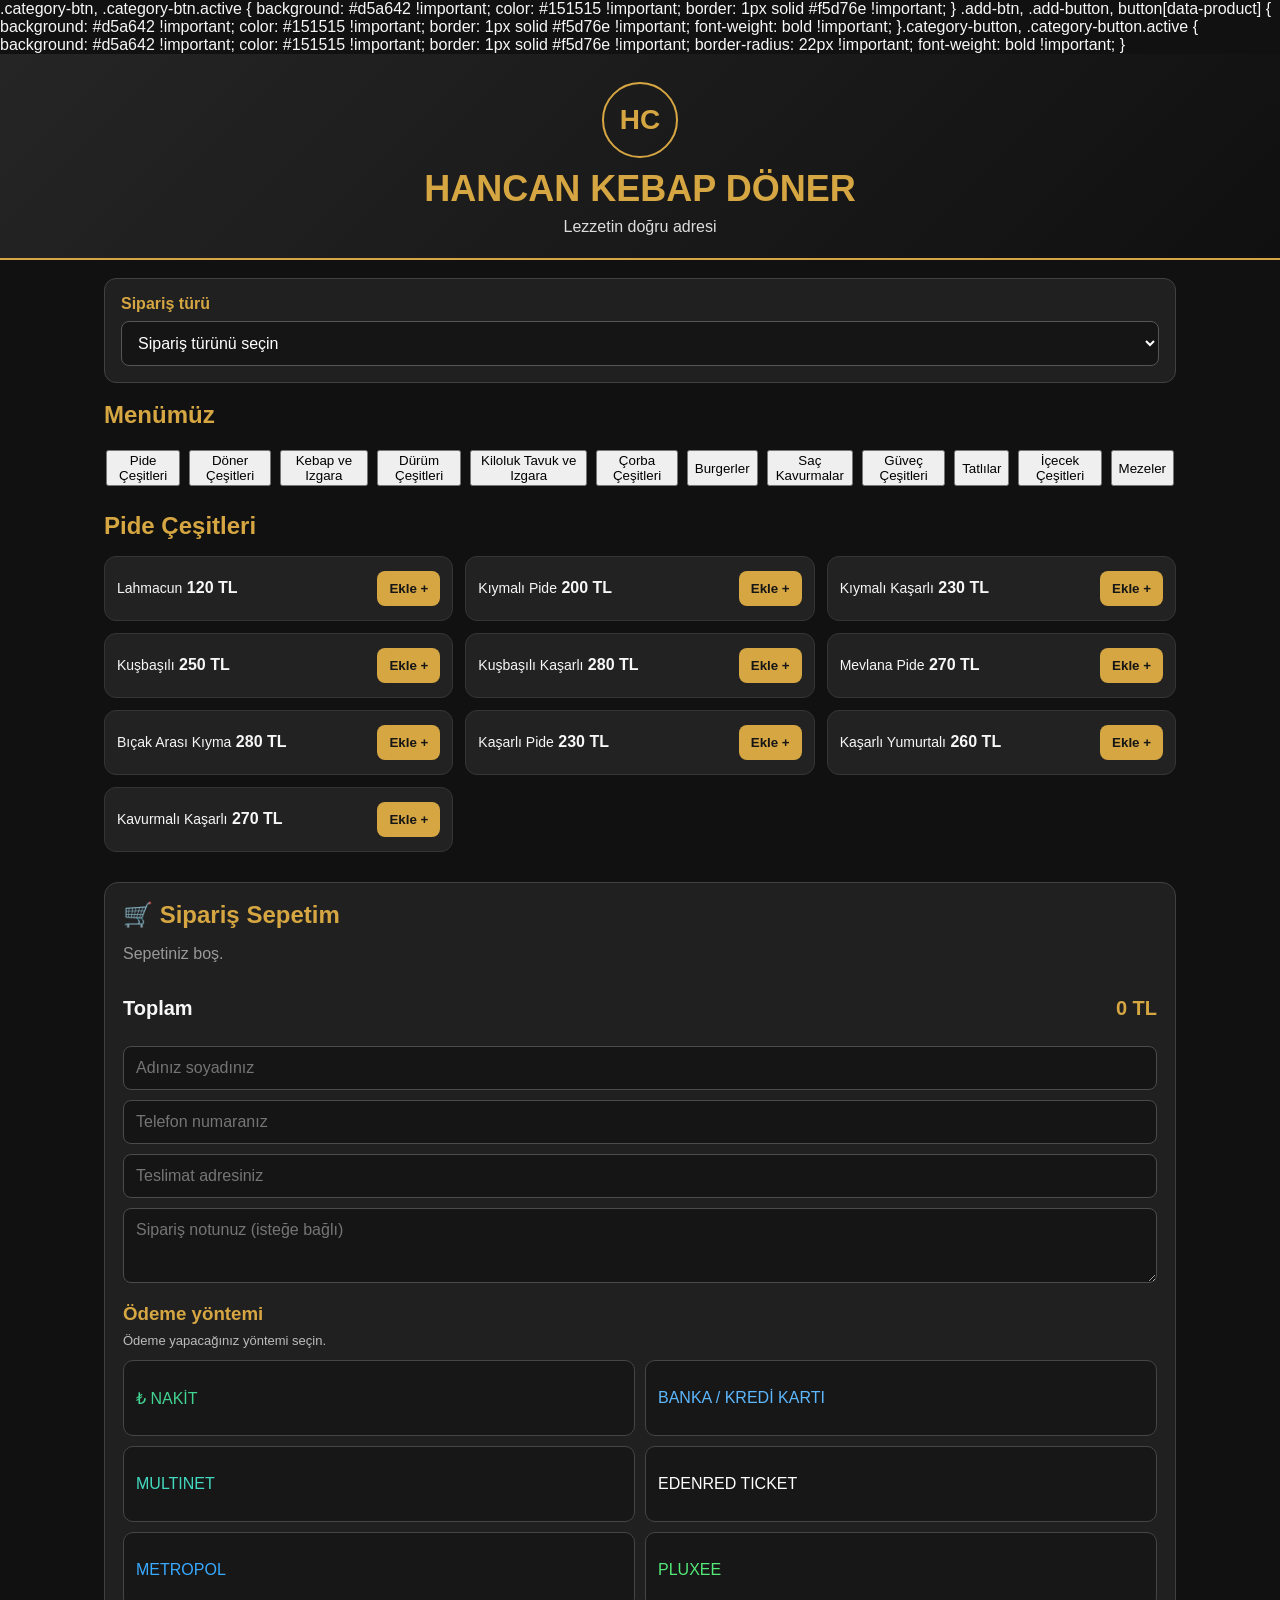
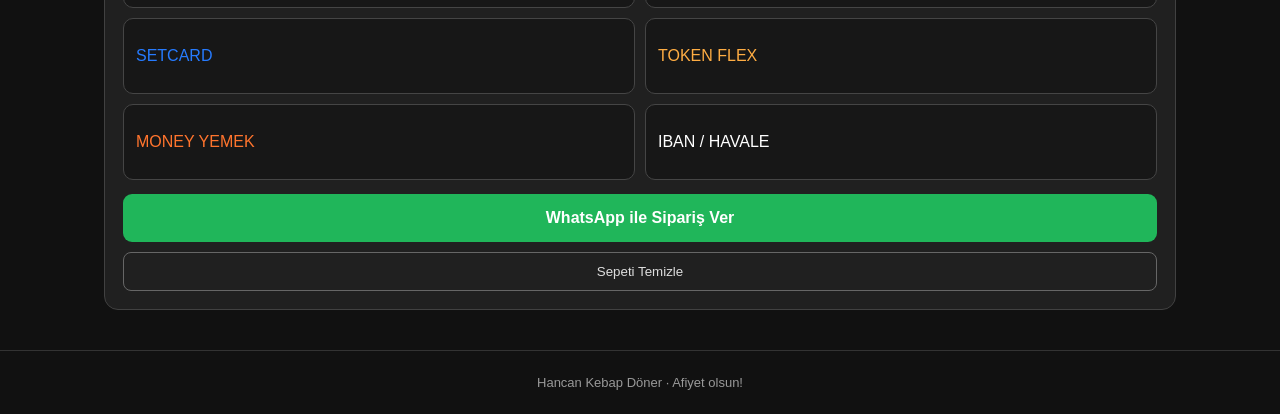
==== commit 130ffbad: "Refactor category button styles in index.html" ====
--- a/index.html
+++ b/index.html
@@ -20,11 +20,13 @@
   color: #151515 !important;
   border: 1px solid #f5d76e !important;
   font-weight: bold !important;
-}.category-bar .category-btn,
-.category-bar .category-btn.active {
+}.category-button,
+.category-button.active {
   background: #d5a642 !important;
   color: #151515 !important;
   border: 1px solid #f5d76e !important;
+  border-radius: 22px !important;
+  font-weight: bold !important;
 }
   <style>
 :root{--gold:#d5a642;--dark:#151515;--panel:#222;--text:#f7f7f7;--muted:#bcbcbc;--green:#20b65a}
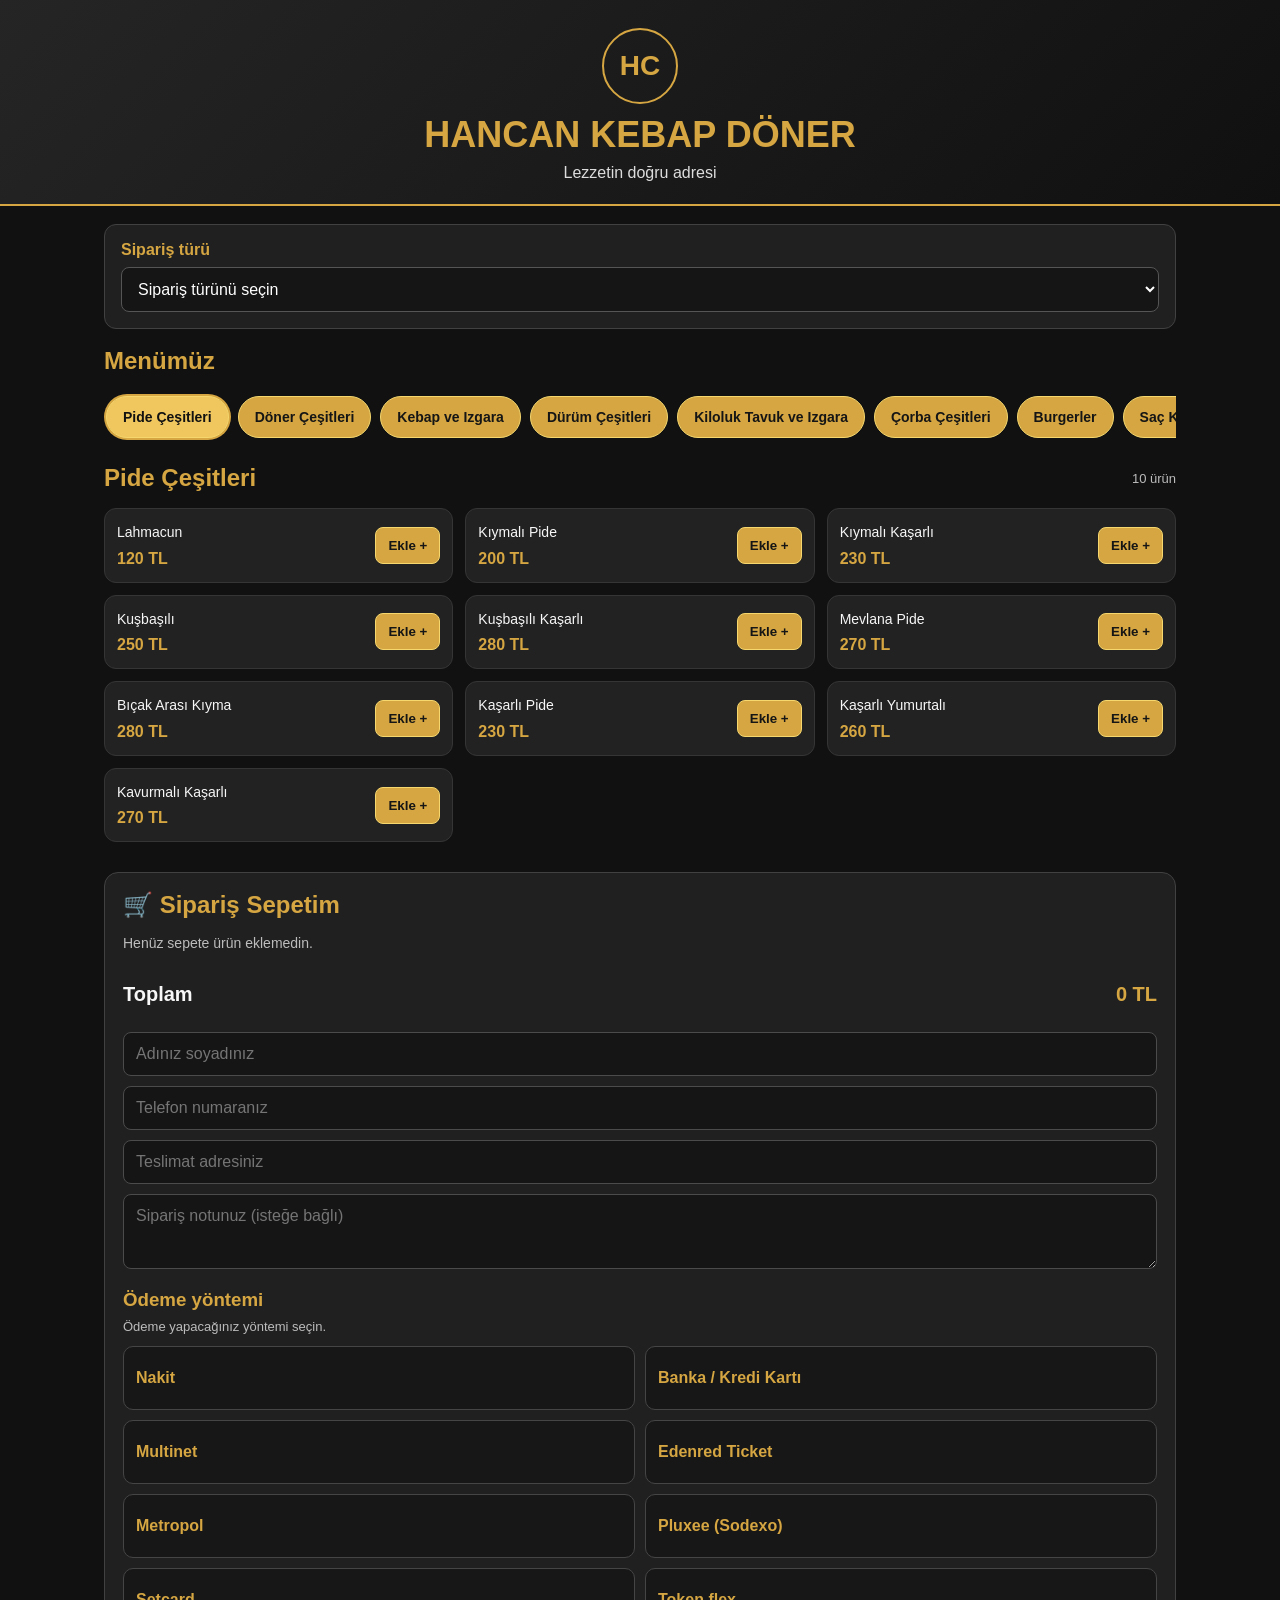
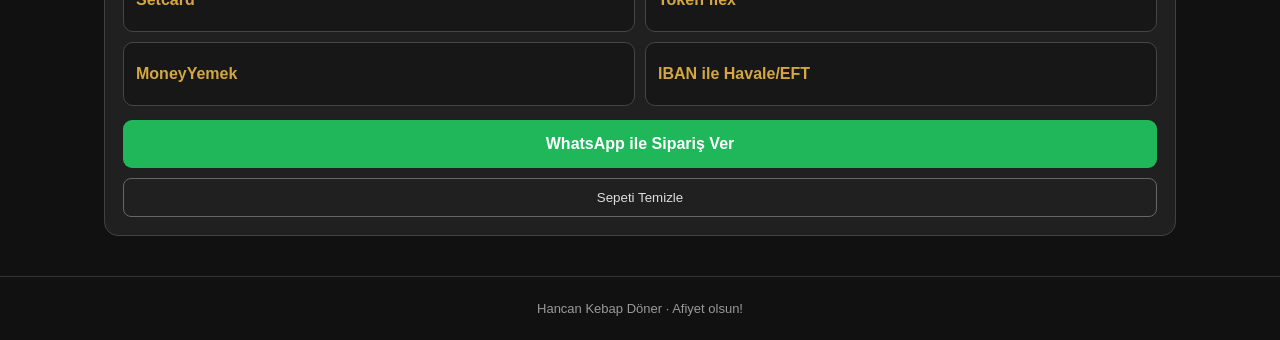
==== commit c7c3a2f3: "Update print statement from 'Hello' to 'Goodbye'" ====
--- a/index.html
+++ b/index.html
@@ -1,4 +1,3 @@
-
 <!DOCTYPE html>
 <html lang="tr">
 <head>
@@ -6,29 +5,7 @@
 <meta name="viewport" content="width=device-width, initial-scale=1">
 <meta name="theme-color" content="#151515">
 <title>Hancan Kebap Döner | Menü ve Sipariş</title>
-.category-btn,
-.category-btn.active {
-  background: #d5a642 !important;
-  color: #151515 !important;
-  border: 1px solid #f5d76e !important;
-}
-
-.add-btn,
-.add-button,
-button[data-product] {
-  background: #d5a642 !important;
-  color: #151515 !important;
-  border: 1px solid #f5d76e !important;
-  font-weight: bold !important;
-}.category-button,
-.category-button.active {
-  background: #d5a642 !important;
-  color: #151515 !important;
-  border: 1px solid #f5d76e !important;
-  border-radius: 22px !important;
-  font-weight: bold !important;
-}
-  <style>
+<style>
 :root{--gold:#d5a642;--dark:#151515;--panel:#222;--text:#f7f7f7;--muted:#bcbcbc;--green:#20b65a}
 *{box-sizing:border-box}
 body{margin:0;font-family:Arial,Helvetica,sans-serif;background:#111;color:var(--text)}
@@ -39,9 +16,8 @@
 .container{width:min(1100px,100%);margin:auto;padding:18px 14px 40px}
 h2{color:var(--gold);margin:10px 0 16px}
 .category-bar{display:flex;gap:9px;overflow-x:auto;padding:5px 2px 14px;margin-bottom:12px;scrollbar-width:thin;scrollbar-color:var(--gold) #292929;position:sticky;top:0;z-index:10;background:#111}
-.category-btn{flex:0 0 auto;border:1px solid #555;border-radius:22px;background:#252525;color:white;padding:12px 16px;font-size:14px;font-weight:bold;cursor:pointer;white-space:nowrap}
-.category-btn.active{background:var(--gold);border-color:var(--gold);color:#171717}
-.category-btn:focus-visible,.add-btn:focus-visible,.qty-btn:focus-visible{outline:2px solid white;outline-offset:3px}
+.category-button,.category-button.active{flex:0 0 auto;border:1px solid #f5d76e!important;border-radius:22px!important;background:#d5a642!important;color:#151515!important;padding:12px 16px;font-size:14px;font-weight:bold;cursor:pointer;white-space:nowrap}
+.category-button.active{background:#f0c75e!important;color:#111!important;box-shadow:0 0 0 2px #d5a642}
 .menu-heading{display:flex;align-items:center;justify-content:space-between;gap:10px;margin:4px 0 16px}
 .menu-heading h2{margin:0}
 .product-count{color:var(--muted);font-size:13px}
@@ -49,7 +25,7 @@
 .product{display:flex;align-items:center;justify-content:space-between;gap:10px;min-width:0;background:var(--panel);border:1px solid #353535;border-radius:12px;padding:14px 12px}
 .product-name{font-size:14px;line-height:1.4;overflow-wrap:anywhere}
 .price{display:block;color:var(--gold);font-weight:bold;margin-top:7px;white-space:nowrap}
-.add-btn{flex:0 0 auto;background:var(--gold);color:#161616;border:0;border-radius:8px;padding:10px 12px;font-weight:bold;cursor:pointer}
+.add-btn{flex:0 0 auto;background:#d5a642!important;color:#151515!important;border:1px solid #f5d76e!important;border-radius:8px;padding:10px 12px;font-weight:bold;cursor:pointer}
 .cart{margin-top:30px;padding:18px;background:#202020;border:1px solid #414141;border-radius:14px}
 .cart h2{margin-top:0}
 .empty-cart{color:var(--muted);font-size:14px}
@@ -58,7 +34,6 @@
 .cart-item-price{color:var(--gold);font-weight:bold;white-space:nowrap}
 .qty-controls{display:flex;align-items:center;gap:9px;margin-top:7px}
 .qty-btn{width:30px;height:30px;border:0;border-radius:7px;font-size:18px;font-weight:bold;background:#444;color:white;cursor:pointer}
-.qty-number{min-width:15px;text-align:center}
 .remove-btn{background:transparent;border:0;color:#ff8585;cursor:pointer;font-size:12px;padding:5px 0}
 .cart-total{display:flex;justify-content:space-between;gap:10px;font-size:20px;font-weight:bold;padding:18px 0}
 .cart-total span:last-child{color:var(--gold)}
@@ -69,622 +44,119 @@
 .payment-section h3{color:var(--gold);margin:0 0 8px}
 .payment-hint{color:var(--muted);font-size:13px;margin:0 0 12px}
 .payment-options{display:grid;grid-template-columns:repeat(2,minmax(0,1fr));gap:10px}
-.payment-option{display:flex;align-items:center;gap:10px;min-height:76px;padding:12px;background:#171717;border:1px solid #454545;border-radius:10px;cursor:pointer;text-align:left;color:white;font:inherit}
+.payment-option{display:flex;align-items:center;gap:10px;min-height:64px;padding:12px;background:#171717;border:1px solid #454545;border-radius:10px;cursor:pointer;text-align:left;color:white;font:inherit}
 .payment-option.selected{border:2px solid var(--gold);background:#292317}
-.payment-option input{accent-color:var(--gold);width:18px;height:18px;flex:0 0 auto}
-.payment-logo{min-width:72px;max-width:110px;text-align:center;font-weight:900;font-size:15px;line-height:1.1;padding:8px 5px;border-radius:7px;background:#292929;overflow-wrap:anywhere}
-.logo-cash{color:#42d392}
-.logo-card{color:#5db8ff}
-.logo-multinet{color:#42d9c0}
-.logo-edenred{color:#ff4545}
-.logo-metropol{color:#38a9ff}
-.logo-pluxee{color:#54e879}
-.logo-setcard{color:#267bff}
-.logo-token{color:#ffad43}
-.logo-money{color:#ff742d}
-.payment-name{font-size:13px;font-weight:bold}
-.table-banner{display:none;margin:0 0 18px;padding:14px;border:1px solid var(--gold);border-radius:10px;background:#292317;color:var(--gold);font-weight:bold}
+.payment-option strong{color:var(--gold)}
+.whatsapp-btn{display:block;width:100%;margin-top:14px;padding:15px;border:0;border-radius:9px;background:var(--green);color:white;font-size:16px;font-weight:bold;text-align:center;cursor:pointer}
+.clear-btn{width:100%;margin-top:10px;padding:11px;background:transparent;border:1px solid #666;border-radius:8px;color:#ddd;cursor:pointer}
 .mode-panel{margin:0 0 18px;padding:16px;background:#202020;border:1px solid #414141;border-radius:12px}
 .mode-panel label{display:block;color:var(--gold);font-weight:bold;margin-bottom:8px}
 .mode-panel select{width:100%;padding:12px;border:1px solid #555;border-radius:8px;background:#151515;color:white;font:inherit}
 #tableSelectWrap{margin-top:12px;display:none}
-.whatsapp-btn{display:block;width:100%;margin-top:14px;padding:15px;border:0;border-radius:9px;background:var(--green);color:white;font-size:16px;font-weight:bold;text-align:center;cursor:pointer}
-.clear-btn{width:100%;margin-top:10px;padding:11px;background:transparent;border:1px solid #666;border-radius:8px;color:#ddd;cursor:pointer}
+.table-banner{display:none;margin:0 0 18px;padding:14px;border:1px solid var(--gold);border-radius:10px;background:#292317;color:var(--gold);font-weight:bold}
 footer{padding:24px 12px;text-align:center;color:#999;border-top:1px solid #333;font-size:13px}
-@media(max-width:420px){.payment-options{grid-template-columns:1fr}.payment-option{min-height:64px}}
+@media(max-width:420px){.payment-options{grid-template-columns:1fr}}
 @media(max-width:520px){.products{grid-template-columns:1fr}.product{padding:14px}.container{padding-left:12px;padding-right:12px}}
 @media(min-width:800px){.products{grid-template-columns:repeat(3,minmax(0,1fr))}}
 </style>
 </head>
 <body>
-<header>
-  <div class="logo">HC</div>
-  <h1>HANCAN KEBAP DÖNER</h1>
-  <p>Lezzetin doğru adresi</p>
-</header>
+<header><div class="logo">HC</div><h1>HANCAN KEBAP DÖNER</h1><p>Lezzetin doğru adresi</p></header>
 <main class="container">
-  <div id="tableBanner" class="table-banner" role="status"></div>
-  <section class="mode-panel" id="orderModePanel">
-    <label for="orderMode">Sipariş türü</label>
-    <select id="orderMode" onchange="updateOrderMode()">
-      <option value="">Sipariş türünü seçin</option>
-      <option value="table">Masada sipariş</option>
-      <option value="takeaway">Paket sipariş</option>
-    </select>
-    <div id="tableSelectWrap">
-      <label for="tableSelect" style="margin-top:12px">Masa numaranız</label>
-      <select id="tableSelect" onchange="updateTableSelection()">
-        <option value="">Masanızı seçin (1–25)</option>
-      </select>
-    </div>
-  </section>
-  <h2>Menümüz</h2>
-  <nav id="categoryBar" class="category-bar" aria-label="Menü kategorileri"></nav>
-  <section aria-live="polite">
-    <div class="menu-heading">
-      <h2 id="categoryTitle">Pide Çeşitleri</h2>
-      <span id="productCount" class="product-count"></span>
-    </div>
-    <div id="products" class="products"></div>
-  </section>
-  <section class="cart" id="cart">
-    <h2>🛒 Sipariş Sepetim</h2>
-    <div id="cartItems"><p class="empty-cart">Henüz sepete ürün eklemedin.</p></div>
-    <div class="cart-total"><span>Toplam</span><span id="total">0 TL</span></div>
-    <div class="order-fields">
-      <input id="customerName" type="text" placeholder="Adınız soyadınız" autocomplete="name">
-      <input id="customerPhone" type="tel" placeholder="Telefon numaranız" autocomplete="tel">
-      <input id="customerAddress" type="text" placeholder="Teslimat adresiniz" autocomplete="street-address">
-      <textarea id="orderNote" placeholder="Sipariş notunuz (isteğe bağlı)"></textarea>
-    </div>
-    <section class="payment-section" aria-labelledby="paymentTitle">
-      <h3 id="paymentTitle">Ödeme yöntemi</h3>
-      <p class="payment-hint">Ödeme yapacağınız yöntemi seçin.</p>
-      <div id="paymentOptions" class="payment-options"></div>
-    </section>
-    <button class="whatsapp-btn" onclick="sendOrder()">WhatsApp ile Sipariş Ver</button>
-    <button class="clear-btn" onclick="clearCart()">Sepeti Temizle</button>
-  </section>
-</main>
-<footer>Hancan Kebap Döner · Afiyet olsun!</footer>
+<div id="tableBanner" class="table-banner" role="status"></div>
+<section class="mode-panel">
+<label for="orderMode">Sipariş türü</label>
+<select id="orderMode"><option value="">Sipariş türünü seçin</option><option value="Masa">Masada sipariş</option><option value="Paket Servis">Paket sipariş</option></select>
+<div id="tableSelectWrap"><label for="tableSelect" style="margin-top:12px">Masa numaranız</label><select id="tableSelect"><option value="">Masanızı seçin</option></select></div>
+</section>
+<h2>Menümüz</h2><nav id="categoryBar" class="category-bar" aria-label="Menü kategorileri"></nav>
+<section aria-live="polite"><div class="menu-heading"><h2 id="categoryTitle">Pide Çeşitleri</h2><span id="productCount" class="product-count"></span></div><div id="products" class="products"></div></section>
+<section class="cart"><h2>🛒 Sipariş Sepetim</h2><div id="cartItems"><p class="empty-cart">Henüz sepete ürün eklemedin.</p></div><div class="cart-total"><span>Toplam</span><span id="total">0 TL</span></div>
+<div class="order-fields"><input id="customerName" type="text" placeholder="Adınız soyadınız" autocomplete="name"><input id="customerPhone" type="tel" placeholder="Telefon numaranız" autocomplete="tel"><input id="customerAddress" type="text" placeholder="Teslimat adresiniz" autocomplete="street-address"><textarea id="orderNote" placeholder="Sipariş notunuz (isteğe bağlı)"></textarea></div>
+<section class="payment-section"><h3>Ödeme yöntemi</h3><p class="payment-hint">Ödeme yapacağınız yöntemi seçin.</p><div id="paymentOptions" class="payment-options"></div></section>
+<button class="whatsapp-btn" id="sendOrder">WhatsApp ile Sipariş Ver</button><button class="clear-btn" id="clearCart">Sepeti Temizle</button></section>
+</main><footer>Hancan Kebap Döner · Afiyet olsun!</footer>
 <script>
 const categories = [
-  {name:"Pide Çeşitleri",items:[
-    ["Lahmacun",120],["Kıymalı Pide",200],["Kıymalı Kaşarlı",230],
-    ["Kuşbaşılı",250],["Kuşbaşılı Kaşarlı",280],["Mevlana Pide",270],
-    ["Bıçak Arası Kıyma",280],["Kaşarlı Pide",230],
-    ["Kaşarlı Yumurtalı",260],["Kavurmalı Kaşarlı",270]
-  ]},
-  {name:"Döner Çeşitleri",items:[
-    ["Ekmek Arası (100 GR)",150],["Klasik (100 GR)",150],
-    ["Hatay Soslu (100 GR)",150],["Zurna Döner (130 GR)",200],
-    ["Pilav Üstü (100 GR)",200],["Pilav Üstü (150 GR)",240],
-    ["Porsiyon Döner (150 GR)",250],["Porsiyon Döner (200 GR)",290]
-  ]},
-  {name:"Kebap ve Izgara",items:[
-    ["Burdur Şiş",450],["Adana Kebap",450],["Kuzu Şiş",500],
-    ["Ciğer Şiş",500],["Tavuk Şiş",350],["Tavuk Kanat",360],
-    ["Patlıcanlı Kebap",450],["Domatesli Kebap",450],
-    ["Sarma Beyti",500],["Altı Ezmeli",450],["Yoğurtlu Kebap",500],
-    ["Tavuk Kelebek",340],["Tavuk Pirzola",340],
-    ["4 Kişilik Hancan Karışık Kebap",2200],
-    ["Tek Kişilik Karışık Specİal",900],["Izgara Köfte",450]
-  ]},
-  {name:"Dürüm Çeşitleri",items:[
-    ["Adana Dürüm",220],["Urfa Dürüm",220],
-    ["Lahmacun Arası Adana",350],["Tavuk Şiş",200],
-    ["Kuzu Şiş",290],["Ciğer Şiş",290],["Köfte Dürüm",220],
-    ["Yarım Ekmek Köfte",220],
-    ["Specİal Karışık Dürüm (Adana-Kuzu)",450]
-  ]},
-  {name:"Kiloluk Tavuk ve Izgara",items:[
-    ["Kanat 1 KG",699],["Kelebek 1 KG",499],["Pirzola 1 KG",499],
-    ["Tavuk Şiş 1 KG",649],["5 Şiş Adana + 5 Şiş Tavuk",1700],
-    ["Izgara Köfte 1 KG",1400]
-  ]},
-  {name:"Çorba Çeşitleri",items:[
-    ["Mercimek Çorbası",200],["Tavuk Çorbası",200],
-    ["Kelle Paça Çorbası",250],["İşkembe Çorbası",250]
-  ]},
-  {name:"Burgerler",items:[
-    ["Et Hamburger",350],["Tavuk Hamburger",250]
-  ]},
-  {name:"Saç Kavurmalar",items:[
-    ["Et Saç Kavurma",560],["Tavuk Saç Kavurma",360]
-  ]},
-  {name:"Güveç Çeşitleri",items:[
-    ["Güveçte Köfte",450],["Güveçte Kuzu",560],
-    ["Güveçte Tavuk",360]
-  ]},
-  {name:"Tatlılar",items:[
-    ["Fırın Sütlaç",80],["Supangle",80],["Sade Künefe",200],
-    ["Fıstıklı Künefe",250],["Kare Katmer",250],
-    ["Gül Katmer",250],["Fıstıklı Burma",250]
-  ]},
-  {name:"İçecek Çeşitleri",items:[
-    ["Coca cola 33cl.",80],["Coca cola Zero 33cl.",80],
-    ["Fanta 33cl.",80],["Sprite 33 cl.",80],
-    ["Fuse tea Karpuz 33cl.",80],["Fuse tea Şeftali 33cl.",80],
-    ["Fuse tea Mango 33cl.",80],["Fuse tea Limon 33cl.",80],
-    ["Fuse tea Çilek 33cl.",80],["Cappy şeftali 33cl.",80],
-    ["Cappy karışık 33cl.",80],["Cappy vişne 33cl.",80],
-    ["Sütaş ayran 27cl.",50],["Acılı şalgam 33cl.",50],
-    ["Acısız şalgam 33cl.",50],["Su 0.5",20],
-    ["1 litre kola",100],["1 litre fanta",100],
-    ["1 litre sprite",100],["1 litre ayran",80],
-    ["1 litre acılı şalgam",80],["1 litre acısız şalgam",80],
-    ["2.5 litre kola",130],["2.5 litre fanta",130]
-  ]},
-  {name:"Mezeler",items:[
-    ["Humus",200],["Mutebbel",200],["Babağannuş",200],
-    ["Acı Ezme",150],["Haydari",150],["Köpoğlu",200]
-  ]}
+{name:"Pide Çeşitleri",items:[["Lahmacun",120],["Kıymalı Pide",200],["Kıymalı Kaşarlı",230],["Kuşbaşılı",250],["Kuşbaşılı Kaşarlı",280],["Mevlana Pide",270],["Bıçak Arası Kıyma",280],["Kaşarlı Pide",230],["Kaşarlı Yumurtalı",260],["Kavurmalı Kaşarlı",270]]},
+{name:"Döner Çeşitleri",items:[["Ekmek Arası (100 GR)",150],["Klasik (100 GR)",150],["Hatay Soslu (100 GR)",150],["Zurna Döner (130 GR)",200],["Pilav Üstü (100 GR)",200],["Pilav Üstü (150 GR)",240],["Porsiyon Döner (150 GR)",250],["Porsiyon Döner (200 GR)",290]]},
+{name:"Kebap ve Izgara",items:[["Burdur Şiş",450],["Adana Kebap",450],["Kuzu Şiş",500],["Ciğer Şiş",500],["Tavuk Şiş",350],["Tavuk Kanat",360],["Patlıcanlı Kebap",450],["Domatesli Kebap",450],["Sarma Beyti",500],["Altı Ezmeli",450],["Yoğurtlu Kebap",500],["Tavuk Kelebek",340],["Tavuk Pirzola",340],["4 Kişilik Hancan Karışık Kebap",2200],["Tek Kişilik Karışık Special",900],["Izgara Köfte",450]]},
+{name:"Dürüm Çeşitleri",items:[["Adana Dürüm",220],["Urfa Dürüm",220],["Lahmacun Arası Adana",350],["Tavuk Şiş",200],["Kuzu Şiş",290],["Ciğer Şiş",290],["Köfte Dürüm",220],["Yarım Ekmek Köfte",220],["Special Karışık Dürüm (Adana-Kuzu)",450]]},
+{name:"Kiloluk Tavuk ve Izgara",items:[["Kanat 1 KG",699],["Kelebek 1 KG",499],["Pirzola 1 KG",499],["Tavuk Şiş 1 KG",649],["5 Şiş Adana + 5 Şiş Tavuk",1700],["Izgara Köfte 1 KG",1400]]},
+{name:"Çorba Çeşitleri",items:[["Mercimek Çorbası",200],["Tavuk Çorbası",200],["Kelle Paça Çorbası",250],["İşkembe Çorbası",250]]},
+{name:"Burgerler",items:[["Et Hamburger",350],["Tavuk Hamburger",250]]},
+{name:"Saç Kavurmalar",items:[["Et Saç Kavurma",560],["Tavuk Saç Kavurma",360]]},
+{name:"Güveç Çeşitleri",items:[["Güveçte Köfte",450],["Güveçte Kuzu",560],["Güveçte Tavuk",360]]},
+{name:"Tatlılar",items:[["Fırın Sütlaç",80],["Supangle",80],["Sade Künefe",200],["Fıstıklı Künefe",250],["Kare Katmer",250],["Gül Katmer",250],["Fıstıklı Burma",250]]},
+{name:"İçecek Çeşitleri",items:[["Coca cola 33cl.",80],["Coca cola Zero 33cl.",80],["Fanta 33cl.",80],["Sprite 33 cl.",80],["Fuse tea Karpuz 33cl.",80],["Fuse tea Şeftali 33cl.",80],["Fuse tea Mango 33cl.",80],["Fuse tea Limon 33cl.",80],["Fuse tea Çilek 33cl.",80],["Cappy şeftali 33cl.",80],["Cappy karışık 33cl.",80],["Cappy vişne 33cl.",80],["Sütaş ayran 27cl.",50],["Acılı şalgam 33cl.",50],["Acısız şalgam 33cl.",50],["Su 0.5",20],["1 litre kola",100],["1 litre fanta",100],["1 litre sprite",100],["1 litre ayran",80],["1 litre acılı şalgam",80],["1 litre acısız şalgam",80],["2.5 litre kola",130],["2.5 litre fanta",130]]},
+{name:"Mezeler",items:[["Humus",200],["Mutebbel",200],["Babağannuş",200],["Acı Ezme",150],["Haydari",150],["Köpoğlu",200]]}
 ];
-
-const WHATSAPP_NUMBER = "905451546507";
-
-const paymentMethods = [
-  {name:"Nakit",detail:"₺ NAKİT",className:"logo-cash"},
-  {name:"Banka / Kredi Kartı",detail:"BANKA / KREDİ KARTI",className:"logo-card"},
-  {name:"Multinet",detail:"MULTINET",className:"logo-multinet"},
-  {name:"Edenred Ticket",detail:"EDENRED TICKET",className:"logo-ticket"},
-  {name:"Metropol",detail:"METROPOL",className:"logo-metropol"},
-  {name:"Pluxee (Sodexo)",detail:"PLUXEE",className:"logo-pluxee"},
-  {name:"Setcard",detail:"SETCARD",className:"logo-setcard"},
-  {name:"Token flex",detail:"TOKEN FLEX",className:"logo-token"},
-  {name:"MoneyYemek",detail:"MONEY YEMEK",className:"logo-money"},
-  {name:"IBAN ile Havale/EFT",detail:"IBAN / HAVALE",className:"logo-iban"}
-];
-
-const IBAN_OWNER = "Mehmet Yıldız";
-const IBAN_NUMBER = "TR63 0015 7000 0000 0158 1639 83";
-
-const params = new URLSearchParams(window.location.search);
-const rawTable = parseInt(params.get("masa"),10);
-const tableNumber = Number.isInteger(rawTable) && rawTable >= 1 && rawTable <= 25
-  ? rawTable
-  : null;
-
-let selectedPayment = "";
-let orderMode = "";
-let selectedCategory = 0;
-
-const portionCategories = [
-  "Pide Çeşitleri",
-  "Kebap ve Izgara",
-  "Dürüm Çeşitleri",
-  "Saç Kavurmalar",
-  "Güveç Çeşitleri"
-];
-
-const cart = new Map();
-
-function formatPrice(price) {
-  return Number(price).toLocaleString("tr-TR") + " TL";
+const WHATSAPP_NUMBER="905451546507";
+const paymentMethods=["Nakit","Banka / Kredi Kartı","Multinet","Edenred Ticket","Metropol","Pluxee (Sodexo)","Setcard","Token flex","MoneyYemek","IBAN ile Havale/EFT"];
+const IBAN_OWNER="Mehmet Yıldız", IBAN_NUMBER="TR63 0015 7000 0000 0158 1639 83";
+const portionCategories=["Pide Çeşitleri","Kebap ve Izgara","Dürüm Çeşitleri","Saç Kavurmalar","Güveç Çeşitleri"];
+let selectedCategory=0,selectedPayment="",orderMode="";
+const cart=new Map();
+const $=id=>document.getElementById(id);
+const money=n=>Number(n).toLocaleString("tr-TR")+" TL";
+function renderCategories(){
+ const bar=$("categoryBar");
+ bar.innerHTML=categories.map((c,i)=>`<button type="button" class="category-button ${i===selectedCategory?"active":""}" data-category="${i}">${c.name}</button>`).join("");
+ bar.querySelectorAll("[data-category]").forEach(b=>b.addEventListener("click",()=>{selectedCategory=Number(b.dataset.category);renderCategories();renderProducts();}));
 }
-
-function renderPaymentOptions() {
-  const container = document.getElementById("paymentOptions");
-  if (!container) return;
-
-  container.innerHTML = paymentMethods.map(method => `
-    <button type="button"
-      class="payment-option ${method.className}"
-      data-payment="${method.name}">
-      ${method.detail}
-    </button>
-  `).join("");
-
-  container.querySelectorAll("[data-payment]").forEach(button => {
-    button.addEventListener("click", () => {
-      selectedPayment = button.dataset.payment;
-
-      container.querySelectorAll("[data-payment]").forEach(item => {
-        item.classList.toggle("selected", item === button);
-      });
-
-      const ibanInfo = document.getElementById("ibanInfo");
-      if (ibanInfo) {
-        ibanInfo.style.display =
-          selectedPayment === "IBAN ile Havale/EFT" ? "block" : "none";
-      }
-    });
-  });
-
-  const ibanInfo = document.getElementById("ibanInfo");
-  if (ibanInfo) ibanInfo.style.display = "none";
+function renderProducts(){
+ const cat=categories[selectedCategory],box=$("products");
+ $("categoryTitle").textContent=cat.name;$("productCount").textContent=cat.items.length+" ürün";
+ box.innerHTML=cat.items.map(([n,p])=>`<article class="product"><div><div class="product-name">${n}</div><strong class="price">${money(p)}</strong></div><button class="add-btn" type="button" data-name="${encodeURIComponent(n)}" data-price="${p}">Ekle +</button></article>`).join("");
+ box.querySelectorAll(".add-btn").forEach(b=>b.addEventListener("click",()=>addItem(decodeURIComponent(b.dataset.name),Number(b.dataset.price),cat.name)));
 }
-
-function setupTableOptions() {
-  const select = document.getElementById("tableSelect");
-  if (!select) return;
-
-  select.innerHTML = '<option value="">Masa seçin</option>';
-
-  for (let i = 1; i <= 25; i++) {
-    const option = document.createElement("option");
-    option.value = String(i);
-    option.textContent = "Masa " + i;
-    select.appendChild(option);
-  }
-
-  if (tableNumber) {
-    select.value = String(tableNumber);
-  }
+function addItem(name,price,category,portion="Normal"){
+ const key=category+"::"+name+"::"+portion;
+ if(cart.has(key))cart.get(key).quantity++;else cart.set(key,{name,price,category,portion,quantity:1});
+ renderCart();
 }
-
-function updateOrderMode() {
-  const modeSelect = document.getElementById("orderMode");
-  if (!modeSelect) return;
-
-  orderMode = modeSelect.value;
-
-  const tableArea = document.getElementById("tableArea");
-  const deliveryArea = document.getElementById("deliveryArea");
-
-  if (tableArea) {
-    tableArea.style.display = orderMode === "Masa" ? "block" : "none";
-  }
-
-  if (deliveryArea) {
-    deliveryArea.style.display = orderMode === "Paket Servis" ? "block" : "none";
-  }
+function renderCart(){
+ let total=0,count=0;
+ $("cartItems").innerHTML=cart.size?Array.from(cart.entries()).map(([key,item])=>{const sub=item.price*item.quantity;total+=sub;count+=item.quantity;return `<div class="cart-item"><div class="cart-item-name"><strong>${item.name}</strong><div class="cart-item-price">${item.portion} · ${money(item.price)}</div><button class="remove-btn" data-remove="${encodeURIComponent(key)}">Kaldır</button></div><div class="qty-controls"><button class="qty-btn" data-minus="${encodeURIComponent(key)}">−</button><strong>${item.quantity}</strong><button class="qty-btn" data-plus="${encodeURIComponent(key)}">+</button></div></div>`}).join(""):'<p class="empty-cart">Henüz sepete ürün eklemedin.</p>';
+ $("total").textContent=money(total);
+ $("cartItems").querySelectorAll("[data-minus]").forEach(b=>b.onclick=()=>changeQty(decodeURIComponent(b.dataset.minus),-1));
+ $("cartItems").querySelectorAll("[data-plus]").forEach(b=>b.onclick=()=>changeQty(decodeURIComponent(b.dataset.plus),1));
+ $("cartItems").querySelectorAll("[data-remove]").forEach(b=>b.onclick=()=>{cart.delete(decodeURIComponent(b.dataset.remove));renderCart()});
 }
-
-function updateTableSelection() {
-  const select = document.getElementById("tableSelect");
-  if (select && select.value) {
-    select.dataset.selected = select.value;
-  }
+function changeQty(key,delta){if(!cart.has(key))return;const x=cart.get(key);x.quantity+=delta;if(x.quantity<=0)cart.delete(key);renderCart()}
+function renderPayments(){
+ $("paymentOptions").innerHTML=paymentMethods.map((m,i)=>`<button type="button" class="payment-option" data-payment="${i}"><strong>${m}</strong></button>`).join("");
+ $("paymentOptions").querySelectorAll("[data-payment]").forEach(b=>b.onclick=()=>{selectedPayment=paymentMethods[Number(b.dataset.payment)];$("paymentOptions").querySelectorAll(".payment-option").forEach(x=>x.classList.toggle("selected",x===b));});
 }
-
-function renderCategories() {
-  const container = document.getElementById("categoryBar");
-  if (!container) return;
-
-  container.innerHTML = categories.map((category, index) => `
-    <button type="button"
-      class="category-button ${index === selectedCategory ? "active" : ""}"
-      data-category="${index}">
-      ${category.name}
-    </button>
-  `).join("");
-
-  container.querySelectorAll("[data-category]").forEach(button => {
-    button.addEventListener("click", () => {
-      selectedCategory = Number(button.dataset.category);
-      renderCategories();
-      renderProducts();
-    });
-  });
+function sendOrder(){
+ if(!cart.size){alert("Önce sepete ürün eklemelisin.");return}
+ const mode=$("orderMode").value,name=$("customerName").value.trim(),phone=$("customerPhone").value.trim(),address=$("customerAddress").value.trim(),table=$("tableSelect").value;
+ if(!mode){alert("Lütfen sipariş türünü seç.");return}
+ if(!name){alert("Lütfen adınızı yazın.");$("customerName").focus();return}
+ if(mode==="Masa"&&!table){alert("Lütfen masa numaranızı seçin.");return}
+ if(mode==="Paket Servis"&&(!phone||!address)){alert("Paket sipariş için telefon ve adresi doldurun.");return}
+ if(!selectedPayment){alert("Lütfen ödeme yöntemini seçin.");return}
+ const lines=["🍽️ *HANCAN KEBAP DÖNER — SİPARİŞ*","","👤 Müşteri: "+name,"📞 Telefon: "+(phone||"Belirtilmedi"),"📍 Sipariş türü: "+mode];
+ if(mode==="Masa")lines.push("🪑 Masa: "+table);
+ if(mode==="Paket Servis")lines.push("🏠 Adres: "+address);
+ lines.push("","🛒 *SİPARİŞ DETAYI*");let total=0;
+ for(const item of cart.values()){const sub=item.price*item.quantity;total+=sub;lines.push(`• ${item.name} (${item.portion}) x${item.quantity} — ${money(sub)}`)}
+ lines.push("","💳 Ödeme: "+selectedPayment,"💰 *TOPLAM: "+money(total)+"*");
+ const note=$("orderNote").value.trim();if(note)lines.push("📝 Not: "+note);
+ if(selectedPayment==="IBAN ile Havale/EFT")lines.push("Alıcı: "+IBAN_OWNER,"IBAN: "+IBAN_NUMBER);
+ lines.push("","Afiyet olsun!");
+ window.open("https://wa.me/"+WHATSAPP_NUMBER+"?text="+encodeURIComponent(lines.join("\n")),"_blank");
 }
-
-function renderProducts() {
-  const container = document.getElementById("products");
-  if (!container) return;
-
-  const category = categories[selectedCategory];
-  if (!category) return;
-
-  container.innerHTML = category.items.map(([name, price]) => `
-    <div class="product">
-      <div class="product-info">
-        <span class="product-name">${name}</span>
-        <strong class="product-price">${formatPrice(price)}</strong>
-      </div>
-      <button type="button" class="add-btn"
-        data-product="${encodeURIComponent(name)}"
-        data-price="${price}">
-        Ekle +
-      </button>
-    </div>
-  `).join("");
-
-  container.querySelectorAll("[data-product]").forEach(button => {
-    button.addEventListener("click", () => {
-      const name = decodeURIComponent(button.dataset.product);
-      const price = Number(button.dataset.price);
-
-      if (portionCategories.includes(category.name)) {
-        showPortionChoice(name, price, category.name);
-      } else {
-        addToCart(name, price, category.name, "Normal");
-      }
-    });
-  });
+function clearCart(){if(cart.size&&confirm("Sepetteki tüm ürünler silinsin mi?")){cart.clear();renderCart()}}
+function setup(){
+ for(let i=1;i<=25;i++){const o=document.createElement("option");o.value=String(i);o.textContent="Masa "+i;$("tableSelect").appendChild(o)}
+ $("orderMode").addEventListener("change",()=>{orderMode=$("orderMode").value;$("tableSelectWrap").style.display=orderMode==="Masa"?"block":"none";$("customerAddress").style.display=orderMode==="Masa"?"none":"block";});
+ $("sendOrder").addEventListener("click",sendOrder);$("clearCart").addEventListener("click",clearCart);
+ renderPayments();renderCategories();renderProducts();renderCart();
+ const params=new URLSearchParams(location.search),t=Number(params.get("masa"));
+ if(Number.isInteger(t)&&t>=1&&t<=25){$("orderMode").value="Masa";$("tableSelect").value=String(t);$("tableSelectWrap").style.display="block";}
 }
-  function showPortionChoice(name, price, categoryName) {
-  const oldModal = document.getElementById("portionModal");
-  if (oldModal) oldModal.remove();
-
-  const modal = document.createElement("div");
-  modal.id = "portionModal";
-
-  modal.style.cssText = `
-    position:fixed; inset:0; z-index:9999;
-    background:rgba(0,0,0,.8);
-    display:flex; align-items:center; justify-content:center;
-    padding:20px;
-  `;
-
-  modal.innerHTML = `
-    <div style="
-      background:#171717; color:white; width:100%; max-width:380px;
-      padding:25px; border-radius:18px; border:1px solid #c9a34a;
-      text-align:center; box-shadow:0 10px 40px #0008;">
-      <h2 style="color:#d7b45a;margin:0 0 8px;">Porsiyon Seçimi</h2>
-      <p style="margin:0 0 20px;">${name}</p>
-
-      <button id="normalPortion" style="
-        width:100%; padding:15px; margin-bottom:10px;
-        background:#c9a34a; color:#111; border:0;
-        border-radius:10px; font-weight:bold; font-size:16px;">
-        Normal Porsiyon — ${formatPrice(price)}
-      </button>
-
-      <button id="largePortion" style="
-        width:100%; padding:15px; margin-bottom:10px;
-        background:#292929; color:#e4c36b; border:1px solid #c9a34a;
-        border-radius:10px; font-weight:bold; font-size:16px;">
-        1,5 Porsiyon — ${formatPrice(price * 1.5)}
-      </button>
-
-      <button id="cancelPortion" style="
-        background:transparent; color:#ccc; border:0;
-        padding:10px; cursor:pointer;">Vazgeç</button>
-    </div>
-  `;
-
-  document.body.appendChild(modal);
-
-  document.getElementById("normalPortion").onclick = () => {
-    addToCart(name, price, categoryName, "Normal");
-    modal.remove();
-  };
-
-  document.getElementById("largePortion").onclick = () => {
-    addToCart(name, price * 1.5, categoryName, "1,5 Porsiyon");
-    modal.remove();
-  };
-
-  document.getElementById("cancelPortion").onclick = () => modal.remove();
-
-  modal.addEventListener("click", event => {
-    if (event.target === modal) modal.remove();
-  });
-}
-
-function addToCart(name, price, categoryName, portion) {
-  const key = `${categoryName}::${name}::${portion}`;
-
-  if (cart.has(key)) {
-    const item = cart.get(key);
-    item.quantity += 1;
-  } else {
-    cart.set(key, {
-      name,
-      price,
-      category: categoryName,
-      portion,
-      quantity: 1
-    });
-  }
-
-  renderCart();
-}
-
-function changeQuantity(key, change) {
-  if (!cart.has(key)) return;
-
-  const item = cart.get(key);
-  item.quantity += change;
-
-  if (item.quantity <= 0) {
-    cart.delete(key);
-  }
-
-  renderCart();
-}
-
-function renderCart() {
-  const container = document.getElementById("cartItems");
-  const totalElement = document.getElementById("cartTotal");
-  const countElement = document.getElementById("cartCount");
-
-  if (!container) return;
-
-  let total = 0;
-  let count = 0;
-
-  if (cart.size === 0) {
-    container.innerHTML = '<p style="color:#999;">Sepetiniz boş.</p>';
-  } else {
-    container.innerHTML = Array.from(cart.entries()).map(([key, item]) => {
-      const itemTotal = item.price * item.quantity;
-      total += itemTotal;
-      count += item.quantity;
-
-      return `
-        <div class="cart-item" style="
-          display:flex; justify-content:space-between; align-items:center;
-          gap:10px; padding:12px 0; border-bottom:1px solid #333;">
-          <div style="flex:1;">
-            <strong>${item.name}</strong>
-            <div style="font-size:13px;color:#c9a34a;">
-              ${item.portion} · ${formatPrice(item.price)}
-            </div>
-            <div style="font-weight:bold;margin-top:4px;">
-              ${formatPrice(itemTotal)}
-            </div>
-          </div>
-
-          <div style="display:flex;align-items:center;gap:8px;">
-            <button type="button"
-              data-minus="${encodeURIComponent(key)}"
-              style="padding:6px 11px;">−</button>
-            <strong>${item.quantity}</strong>
-            <button type="button"
-              data-plus="${encodeURIComponent(key)}"
-              style="padding:6px 11px;">+</button>
-          </div>
-        </div>
-      `;
-    }).join("");
-
-    container.querySelectorAll("[data-minus]").forEach(button => {
-      button.addEventListener("click", () => {
-        changeQuantity(decodeURIComponent(button.dataset.minus), -1);
-      });
-    });
-
-    container.querySelectorAll("[data-plus]").forEach(button => {
-      button.addEventListener("click", () => {
-        changeQuantity(decodeURIComponent(button.dataset.plus), 1);
-      });
-    });
-  }
-
-  if (totalElement) totalElement.textContent = formatPrice(total);
-  if (countElement) countElement.textContent = String(count);
-}
-
-function clearCart() {
-  if (cart.size === 0) return;
-
-  if (confirm("Sepetteki tüm ürünler silinsin mi?")) {
-    cart.clear();
-    renderCart();
-  }
-}
-
-function sendOrder() {
-  if (cart.size === 0) {
-    alert("Kanka, önce sepete ürün eklemelisin.");
-    return;
-  }
-
-  const modeSelect = document.getElementById("orderMode");
-  const mode = modeSelect ? modeSelect.value : "";
-
-  if (!mode) {
-    alert("Lütfen sipariş türünü seç.");
-    return;
-  }
-
-  const nameInput = document.getElementById("customerName");
-  const phoneInput = document.getElementById("customerPhone");
-  const addressInput = document.getElementById("customerAddress");
-  const tableSelect = document.getElementById("tableSelect");
-
-  const customerName = nameInput ? nameInput.value.trim() : "";
-  const customerPhone = phoneInput ? phoneInput.value.trim() : "";
-  const customerAddress = addressInput ? addressInput.value.trim() : "";
-
-  if (!customerName) {
-    alert("Lütfen adını yaz.");
-    if (nameInput) nameInput.focus();
-    return;
-  }
-
-  if (mode === "Masa" && !(tableSelect && tableSelect.value)) {
-    alert("Lütfen masa numaranı seç.");
-    if (tableSelect) tableSelect.focus();
-    return;
-  }
-
-  if (mode === "Paket Servis") {
-    if (!customerPhone || !customerAddress) {
-      alert("Paket servis için telefon ve adres bilgilerini doldur.");
-      return;
-    }
-  }
-
-  if (!selectedPayment) {
-    alert("Lütfen ödeme yöntemini seç.");
-    return;
-  }
-
-  const lines = [
-    "🍽️ *HANCAN KEBAP DÖNER — SİPARİŞ*",
-    "",
-    "👤 Müşteri: " + customerName,
-    "📞 Telefon: " + (customerPhone || "Belirtilmedi"),
-    "📍 Sipariş türü: " + mode
-  ];
-
-  if (mode === "Masa") {
-    lines.push("🪑 Masa: " + tableSelect.value);
-  }
-
-  if (mode === "Paket Servis") {
-    lines.push("🏠 Adres: " + customerAddress);
-  }
-
-  lines.push("", "🛒 *SİPARİŞ DETAYI*");
-
-  let total = 0;
-
-  for (const item of cart.values()) {
-    const itemTotal = item.price * item.quantity;
-    total += itemTotal;
-
-    lines.push(
-      `• ${item.name} (${item.portion}) x${item.quantity} — ${formatPrice(itemTotal)}`
-    );
-  }
-
-  lines.push(
-    "",
-    "💳 Ödeme: " + selectedPayment,
-    "💰 *TOPLAM: " + formatPrice(total) + "*"
-  );
-
-  if (selectedPayment === "IBAN ile Havale/EFT") {
-    lines.push(
-      "",
-      "Alıcı: " + IBAN_OWNER,
-      "IBAN: " + IBAN_NUMBER
-    );
-  }
-
-  lines.push("", "Afiyet olsun!");
-
-  const url =
-    "https://wa.me/" + WHATSAPP_NUMBER +
-    "?text=" + encodeURIComponent(lines.join("\n"));
-
-  window.open(url, "_blank");
-}
-
-document.addEventListener("DOMContentLoaded", () => {
-  renderPaymentOptions();
-  setupTableOptions();
-  renderCategories();
-  renderProducts();
-  renderCart();
-
-  const modeSelect = document.getElementById("orderMode");
-  if (modeSelect) {
-    modeSelect.addEventListener("change", updateOrderMode);
-    updateOrderMode();
-  }
-
-  const tableSelect = document.getElementById("tableSelect");
-  if (tableSelect) {
-    tableSelect.addEventListener("change", updateTableSelection);
-  }
-
-  const orderButton = document.getElementById("sendOrder");
-  if (orderButton) {
-    orderButton.addEventListener("click", sendOrder);
-  }
-
-  const clearButton = document.getElementById("clearCart");
-  if (clearButton) {
-    clearButton.addEventListener("click", clearCart);
-  }
-});
-
+document.addEventListener("DOMContentLoaded",setup);
 </script>
 </body>
 </html>
